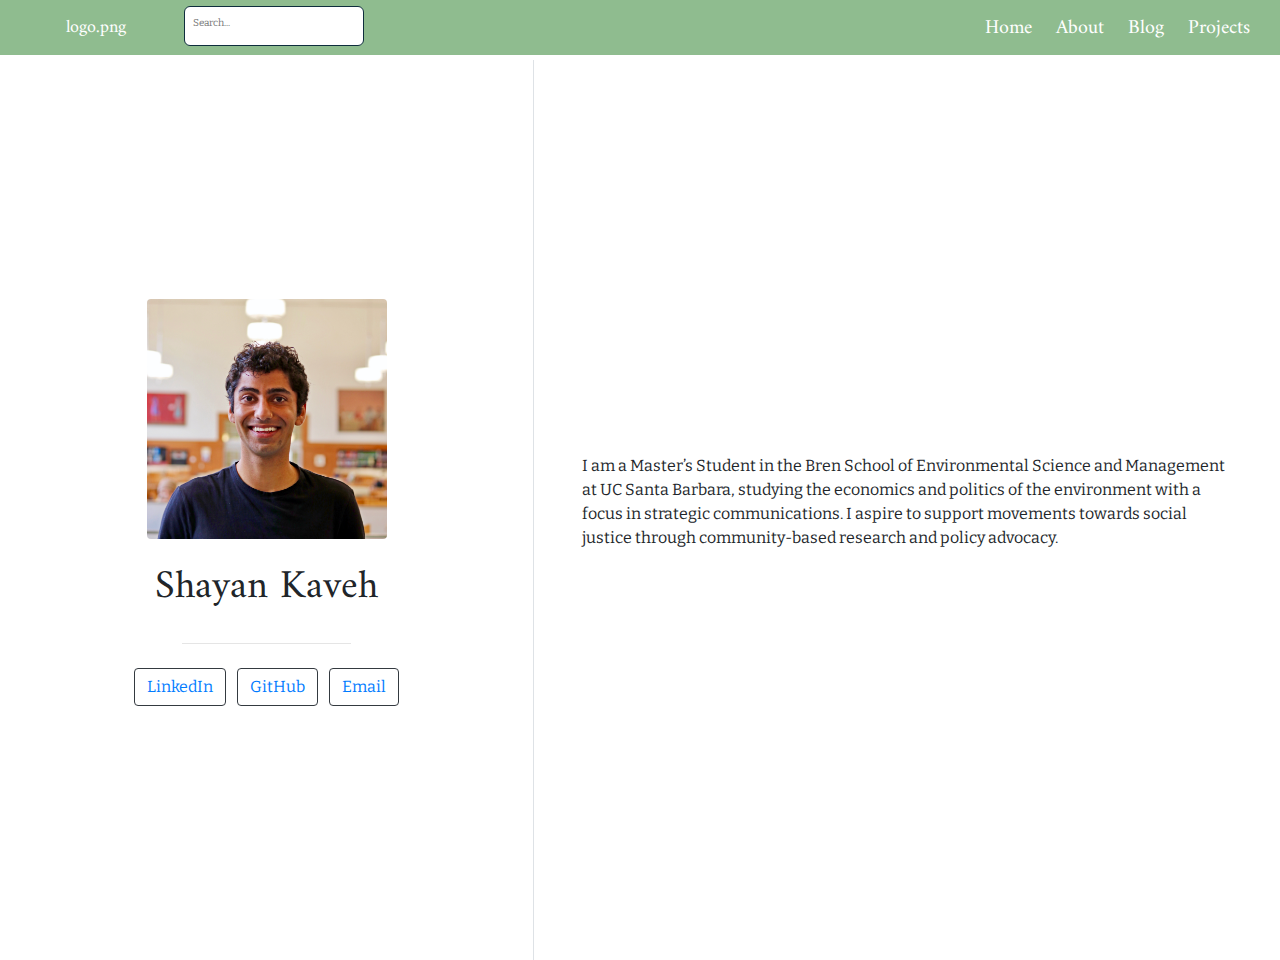
==== docs/index.html @ 0687df48 "Initial commit" ====
<!doctype html>
<html lang="en">
  <head>
    <!-- Required meta tags -->
    <meta charset="utf-8">
    <meta name="viewport" content="width=device-width, initial-scale=1, shrink-to-fit=no">

    <!-- Bootstrap CSS -->
    <link rel="stylesheet" href="https://stackpath.bootstrapcdn.com/bootstrap/4.5.0/css/bootstrap.min.css">

    <link href="https://fonts.googleapis.com/css2?family=Roboto+Slab&display=swap" rel="stylesheet">
    <style type="text/css">body {font-family: 'Roboto Slab', serif;}</style>

    <title>Shayan Kaveh</title>

    
          <!--radix_placeholder_navigation_in_header-->
          <meta name="distill:offset" content=""/>

          <script type="application/javascript">

            window.headroom_prevent_pin = false;

            window.document.addEventListener("DOMContentLoaded", function (event) {

              // initialize headroom for banner
              var header = $('header').get(0);
              var headerHeight = header.offsetHeight;
              var headroom = new Headroom(header, {
                tolerance: 5,
                onPin : function() {
                  if (window.headroom_prevent_pin) {
                    window.headroom_prevent_pin = false;
                    headroom.unpin();
                  }
                }
              });
              headroom.init();
              if(window.location.hash)
                headroom.unpin();
              $(header).addClass('headroom--transition');

              // offset scroll location for banner on hash change
              // (see: https://github.com/WickyNilliams/headroom.js/issues/38)
              window.addEventListener("hashchange", function(event) {
                window.scrollTo(0, window.pageYOffset - (headerHeight + 25));
              });

              // responsive menu
              $('.distill-site-header').each(function(i, val) {
                var topnav = $(this);
                var toggle = topnav.find('.nav-toggle');
                toggle.on('click', function() {
                  topnav.toggleClass('responsive');
                });
              });

              // nav dropdowns
              $('.nav-dropbtn').click(function(e) {
                $(this).next('.nav-dropdown-content').toggleClass('nav-dropdown-active');
                $(this).parent().siblings('.nav-dropdown')
                   .children('.nav-dropdown-content').removeClass('nav-dropdown-active');
              });
              $("body").click(function(e){
                $('.nav-dropdown-content').removeClass('nav-dropdown-active');
              });
              $(".nav-dropdown").click(function(e){
                e.stopPropagation();
              });
            });
          </script>

          <style type="text/css">

          /* Theme (user-documented overrideables for nav appearance) */

          .distill-site-nav {
            color: rgba(255, 255, 255, 0.8);
            background-color: #0F2E3D;
            font-size: 15px;
            font-weight: 300;
          }

          .distill-site-nav a {
            color: inherit;
            text-decoration: none;
          }

          .distill-site-nav a:hover {
            color: white;
          }

          @media print {
            .distill-site-nav {
              display: none;
            }
          }

          .distill-site-header {

          }

          .distill-site-footer {

          }


          /* Site Header */

          .distill-site-header {
            width: 100%;
            box-sizing: border-box;
            z-index: 3;
          }

          .distill-site-header .nav-left {
            display: inline-block;
            margin-left: 8px;
          }

          @media screen and (max-width: 768px) {
            .distill-site-header .nav-left {
              margin-left: 0;
            }
          }


          .distill-site-header .nav-right {
            float: right;
            margin-right: 8px;
          }

          .distill-site-header a,
          .distill-site-header .title {
            display: inline-block;
            text-align: center;
            padding: 14px 10px 14px 10px;
          }

          .distill-site-header .title {
            font-size: 18px;
            min-width: 150px;
          }

          .distill-site-header .logo {
            padding: 0;
          }

          .distill-site-header .logo img {
            display: none;
            max-height: 20px;
            width: auto;
            margin-bottom: -4px;
          }

          .distill-site-header .nav-image img {
            max-height: 18px;
            width: auto;
            display: inline-block;
            margin-bottom: -3px;
          }



          @media screen and (min-width: 1000px) {
            .distill-site-header .logo img {
              display: inline-block;
            }
            .distill-site-header .nav-left {
              margin-left: 20px;
            }
            .distill-site-header .nav-right {
              margin-right: 20px;
            }
            .distill-site-header .title {
              padding-left: 12px;
            }
          }


          .distill-site-header .nav-toggle {
            display: none;
          }

          .nav-dropdown {
            display: inline-block;
            position: relative;
          }

          .nav-dropdown .nav-dropbtn {
            border: none;
            outline: none;
            color: rgba(255, 255, 255, 0.8);
            padding: 16px 10px;
            background-color: transparent;
            font-family: inherit;
            font-size: inherit;
            font-weight: inherit;
            margin: 0;
            margin-top: 1px;
            z-index: 2;
          }

          .nav-dropdown-content {
            display: none;
            position: absolute;
            background-color: white;
            min-width: 200px;
            border: 1px solid rgba(0,0,0,0.15);
            border-radius: 4px;
            box-shadow: 0px 8px 16px 0px rgba(0,0,0,0.1);
            z-index: 1;
            margin-top: 2px;
            white-space: nowrap;
            padding-top: 4px;
            padding-bottom: 4px;
          }

          .nav-dropdown-content hr {
            margin-top: 4px;
            margin-bottom: 4px;
            border: none;
            border-bottom: 1px solid rgba(0, 0, 0, 0.1);
          }

          .nav-dropdown-active {
            display: block;
          }

          .nav-dropdown-content a, .nav-dropdown-content .nav-dropdown-header {
            color: black;
            padding: 6px 24px;
            text-decoration: none;
            display: block;
            text-align: left;
          }

          .nav-dropdown-content .nav-dropdown-header {
            display: block;
            padding: 5px 24px;
            padding-bottom: 0;
            text-transform: uppercase;
            font-size: 14px;
            color: #999999;
            white-space: nowrap;
          }

          .nav-dropdown:hover .nav-dropbtn {
            color: white;
          }

          .nav-dropdown-content a:hover {
            background-color: #ddd;
            color: black;
          }

          .nav-right .nav-dropdown-content {
            margin-left: -45%;
            right: 0;
          }

          @media screen and (max-width: 768px) {
            .distill-site-header a, .distill-site-header .nav-dropdown  {display: none;}
            .distill-site-header a.nav-toggle {
              float: right;
              display: block;
            }
            .distill-site-header .title {
              margin-left: 0;
            }
            .distill-site-header .nav-right {
              margin-right: 0;
            }
            .distill-site-header {
              overflow: hidden;
            }
            .nav-right .nav-dropdown-content {
              margin-left: 0;
            }
          }


          @media screen and (max-width: 768px) {
            .distill-site-header.responsive {position: relative; min-height: 500px; }
            .distill-site-header.responsive a.nav-toggle {
              position: absolute;
              right: 0;
              top: 0;
            }
            .distill-site-header.responsive a,
            .distill-site-header.responsive .nav-dropdown {
              display: block;
              text-align: left;
            }
            .distill-site-header.responsive .nav-left,
            .distill-site-header.responsive .nav-right {
              width: 100%;
            }
            .distill-site-header.responsive .nav-dropdown {float: none;}
            .distill-site-header.responsive .nav-dropdown-content {position: relative;}
            .distill-site-header.responsive .nav-dropdown .nav-dropbtn {
              display: block;
              width: 100%;
              text-align: left;
            }
          }

          /* Site Footer */

          .distill-site-footer {
            width: 100%;
            overflow: hidden;
            box-sizing: border-box;
            z-index: 3;
            margin-top: 30px;
            padding-top: 30px;
            padding-bottom: 30px;
            text-align: center;
          }

          /* Headroom */

          d-title {
            padding-top: 6rem;
          }

          @media print {
            d-title {
              padding-top: 4rem;
            }
          }

          .headroom {
            z-index: 1000;
            position: fixed;
            top: 0;
            left: 0;
            right: 0;
          }

          .headroom--transition {
            transition: all .4s ease-in-out;
          }

          .headroom--unpinned {
            top: -100px;
          }

          .headroom--pinned {
            top: 0;
          }

          /* adjust viewport for navbar height */
          /* helps vertically center bootstrap (non-distill) content */
          .min-vh-100 {
            min-height: calc(100vh - 100px) !important;
          }

          </style>

          <script src="site_libs/jquery-3.6.0/jquery-3.6.0.min.js"></script>
          <link href="site_libs/font-awesome-5.1.0/css/all.css" rel="stylesheet"/>
          <link href="site_libs/font-awesome-5.1.0/css/v4-shims.css" rel="stylesheet"/>
          <script src="site_libs/headroom-0.9.4/headroom.min.js"></script>
          <script src="site_libs/autocomplete-0.37.1/autocomplete.min.js"></script>
          <script src="site_libs/fuse-6.4.1/fuse.min.js"></script>

          <script type="application/javascript">

          function getMeta(metaName) {
            var metas = document.getElementsByTagName('meta');
            for (let i = 0; i < metas.length; i++) {
              if (metas[i].getAttribute('name') === metaName) {
                return metas[i].getAttribute('content');
              }
            }
            return '';
          }

          function offsetURL(url) {
            var offset = getMeta('distill:offset');
            return offset ? offset + '/' + url : url;
          }

          function createFuseIndex() {

            // create fuse index
            var options = {
              keys: [
                { name: 'title', weight: 20 },
                { name: 'categories', weight: 15 },
                { name: 'description', weight: 10 },
                { name: 'contents', weight: 5 },
              ],
              ignoreLocation: true,
              threshold: 0
            };
            var fuse = new window.Fuse([], options);

            // fetch the main search.json
            return fetch(offsetURL('search.json'))
              .then(function(response) {
                if (response.status == 200) {
                  return response.json().then(function(json) {
                    // index main articles
                    json.articles.forEach(function(article) {
                      fuse.add(article);
                    });
                    // download collections and index their articles
                    return Promise.all(json.collections.map(function(collection) {
                      return fetch(offsetURL(collection)).then(function(response) {
                        if (response.status === 200) {
                          return response.json().then(function(articles) {
                            articles.forEach(function(article) {
                              fuse.add(article);
                            });
                          })
                        } else {
                          return Promise.reject(
                            new Error('Unexpected status from search index request: ' +
                                      response.status)
                          );
                        }
                      });
                    })).then(function() {
                      return fuse;
                    });
                  });

                } else {
                  return Promise.reject(
                    new Error('Unexpected status from search index request: ' +
                                response.status)
                  );
                }
              });
          }

          window.document.addEventListener("DOMContentLoaded", function (event) {

            // get search element (bail if we don't have one)
            var searchEl = window.document.getElementById('distill-search');
            if (!searchEl)
              return;

            createFuseIndex()
              .then(function(fuse) {

                // make search box visible
                searchEl.classList.remove('hidden');

                // initialize autocomplete
                var options = {
                  autoselect: true,
                  hint: false,
                  minLength: 2,
                };
                window.autocomplete(searchEl, options, [{
                  source: function(query, callback) {
                    const searchOptions = {
                      isCaseSensitive: false,
                      shouldSort: true,
                      minMatchCharLength: 2,
                      limit: 10,
                    };
                    var results = fuse.search(query, searchOptions);
                    callback(results
                      .map(function(result) { return result.item; })
                    );
                  },
                  templates: {
                    suggestion: function(suggestion) {
                      var img = suggestion.preview && Object.keys(suggestion.preview).length > 0
                        ? `<img src="${offsetURL(suggestion.preview)}"</img>`
                        : '';
                      var html = `
                        <div class="search-item">
                          <h3>${suggestion.title}</h3>
                          <div class="search-item-description">
                            ${suggestion.description || ''}
                          </div>
                          <div class="search-item-preview">
                            ${img}
                          </div>
                        </div>
                      `;
                      return html;
                    }
                  }
                }]).on('autocomplete:selected', function(event, suggestion) {
                  window.location.href = offsetURL(suggestion.path);
                });
                // remove inline display style on autocompleter (we want to
                // manage responsive display via css)
                $('.algolia-autocomplete').css("display", "");
              })
              .catch(function(error) {
                console.log(error);
              });

          });

          </script>

          <style type="text/css">

          .nav-search {
            font-size: x-small;
          }

          /* Algolioa Autocomplete */

          .algolia-autocomplete {
            display: inline-block;
            margin-left: 10px;
            vertical-align: sub;
            background-color: white;
            color: black;
            padding: 6px;
            padding-top: 8px;
            padding-bottom: 0;
            border-radius: 6px;
            border: 1px #0F2E3D solid;
            width: 180px;
          }


          @media screen and (max-width: 768px) {
            .distill-site-nav .algolia-autocomplete {
              display: none;
              visibility: hidden;
            }
            .distill-site-nav.responsive .algolia-autocomplete {
              display: inline-block;
              visibility: visible;
            }
            .distill-site-nav.responsive .algolia-autocomplete .aa-dropdown-menu {
              margin-left: 0;
              width: 400px;
              max-height: 400px;
            }
          }

          .algolia-autocomplete .aa-input, .algolia-autocomplete .aa-hint {
            width: 90%;
            outline: none;
            border: none;
          }

          .algolia-autocomplete .aa-hint {
            color: #999;
          }
          .algolia-autocomplete .aa-dropdown-menu {
            width: 550px;
            max-height: 70vh;
            overflow-x: visible;
            overflow-y: scroll;
            padding: 5px;
            margin-top: 3px;
            margin-left: -150px;
            background-color: #fff;
            border-radius: 5px;
            border: 1px solid #999;
            border-top: none;
          }

          .algolia-autocomplete .aa-dropdown-menu .aa-suggestion {
            cursor: pointer;
            padding: 5px 4px;
            border-bottom: 1px solid #eee;
          }

          .algolia-autocomplete .aa-dropdown-menu .aa-suggestion:last-of-type {
            border-bottom: none;
            margin-bottom: 2px;
          }

          .algolia-autocomplete .aa-dropdown-menu .aa-suggestion .search-item {
            overflow: hidden;
            font-size: 0.8em;
            line-height: 1.4em;
          }

          .algolia-autocomplete .aa-dropdown-menu .aa-suggestion .search-item h3 {
            font-size: 1rem;
            margin-block-start: 0;
            margin-block-end: 5px;
          }

          .algolia-autocomplete .aa-dropdown-menu .aa-suggestion .search-item-description {
            display: inline-block;
            overflow: hidden;
            height: 2.8em;
            width: 80%;
            margin-right: 4%;
          }

          .algolia-autocomplete .aa-dropdown-menu .aa-suggestion .search-item-preview {
            display: inline-block;
            width: 15%;
          }

          .algolia-autocomplete .aa-dropdown-menu .aa-suggestion .search-item-preview img {
            height: 3em;
            width: auto;
            display: none;
          }

          .algolia-autocomplete .aa-dropdown-menu .aa-suggestion .search-item-preview img[src] {
            display: initial;
          }

          .algolia-autocomplete .aa-dropdown-menu .aa-suggestion.aa-cursor {
            background-color: #eee;
          }
          .algolia-autocomplete .aa-dropdown-menu .aa-suggestion em {
            font-weight: bold;
            font-style: normal;
          }

          </style>


          <!--/radix_placeholder_navigation_in_header-->
          <!--radix_placeholder_site_in_header-->
          <!--/radix_placeholder_site_in_header-->
          
          <style type="text/css">
          body {
            padding-top: 60px;
          }
          </style>
          <style type="text/css">
          /* base variables */

          /* Edit the CSS properties in this file to create a custom
             Distill theme. Only edit values in the right column
             for each row; values shown are the CSS defaults.
             To return any property to the default,
             you may set its value to: unset
             All rows must end with a semi-colon.                      */

          /* Optional: embed custom fonts here with `@import`          */
          /* This must remain at the top of this file.                 */



          html {
            /*-- Main font sizes --*/
            --title-size:      50px;
            --body-size:       1.06rem;
            --code-size:       14px;
            --aside-size:      12px;
            --fig-cap-size:    13px;
            /*-- Main font colors --*/
            --title-color:     #000000;
            --header-color:    rgba(0, 0, 0, 0.8);
            --body-color:      rgba(0, 0, 0, 0.8);
            --aside-color:     rgba(0, 0, 0, 0.6);
            --fig-cap-color:   rgba(0, 0, 0, 0.6);
            /*-- Specify custom fonts ~~~ must be imported above   --*/
            --heading-font:    sans-serif;
            --mono-font:       monospace;
            --body-font:       sans-serif;
            --navbar-font:     sans-serif;  /* websites + blogs only */
          }

          /*-- ARTICLE METADATA --*/
          d-byline {
            --heading-size:    0.6rem;
            --heading-color:   rgba(0, 0, 0, 0.5);
            --body-size:       0.8rem;
            --body-color:      rgba(0, 0, 0, 0.8);
          }

          /*-- ARTICLE TABLE OF CONTENTS --*/
          .d-contents {
            --heading-size:    18px;
            --contents-size:   13px;
          }

          /*-- ARTICLE APPENDIX --*/
          d-appendix {
            --heading-size:    15px;
            --heading-color:   rgba(0, 0, 0, 0.65);
            --text-size:       0.8em;
            --text-color:      rgba(0, 0, 0, 0.5);
          }

          /*-- WEBSITE HEADER + FOOTER --*/
          /* These properties only apply to Distill sites and blogs  */

          .distill-site-header {
            --title-size:       18px;
            --text-color:       rgba(255, 255, 255, 0.8);
            --text-size:        15px;
            --hover-color:      white;
            --bkgd-color:       #0F2E3D;
          }

          .distill-site-footer {
            --text-color:       rgba(255, 255, 255, 0.8);
            --text-size:        15px;
            --hover-color:      white;
            --bkgd-color:       #0F2E3D;
          }

          /*-- Additional custom styles --*/
          /* Add any additional CSS rules below                      */
          </style>
          <style type="text/css">@import url('https://fonts.googleapis.com/css2?family=Amiri');
          @import url('https://fonts.googleapis.com/css2?family=Bitter');
          @import url('https://fonts.googleapis.com/css2?family=DM+Mono');

          html {
            /*-- font rules --*/
            --heading-font: "Amiri", serif;
            --title-font: "Amiri", serif;
            --mono-font: "DM Mono", monospace;
            --body-font: "Bitter", sans-serif;
            --navbar-font: "Amiri", serif;
            /*-- Main font sizes --*/
            --title-size:      18px;
            --body-size:       1.06rem;
            --code-size:       14px;
            --aside-size:      12px;
            --fig-cap-size:    13px;
            /*-- Main font colors --*/
            --title-color:     #0000;
            --header-color:    rgba(0, 0, 0, 0.8);
            --body-color:      rgba(0, 0, 0, 0.8);
            --aside-color:     rgba(0, 0, 0, 0.6);
            --fig-cap-color:   rgba(0, 0, 0, 0.6);
          }

          /*-- ARTICLE METADATA --*/
          d-byline {
            --heading-size:    0.6rem;
            --heading-color:   rgba(0, 0, 0, 0.5);
            --body-size:       0.8rem;
            --body-color:      rgba(0, 0, 0, 0.8);
          }

          d-title h1{
            display: none;
          }

          d-title p{
            font-size: 2.5rem;
            margin-top: 0;
            margin-bottom: 0;
          }

          /*-- ARTICLE TABLE OF CONTENTS --*/
          d-article h1{
            font-size: 2.25rem;
          }

          d-article h2{
            font-size: 1.8rem;
          }

          d-article h3{
            font-size: 1.5rem;
          }

          .d-contents {
            --heading-size:    18px;
            --contents-size:   13px;
          }


          /*-- ARTICLE APPENDIX --*/
          d-appendix {
            --heading-size:    15px;
            --heading-color:   rgba(0, 0, 0, 0.65);
            --text-size:       0.8em;
            --text-color:      rgba(0, 0, 0, 0.5);
          }

          /*-- WEBSITE HEADER + FOOTER --*/
          /* These properties only apply to Distill sites and blogs  */

          .distill-site-header {
            --title-size:       18px;
            --text-color:       white; /*edited*/
            --text-size:        20px;
            --hover-color:      #dd424c; /*edited*/
            --bkgd-color:       darkseagreen; /*edited*/
          }

          .distill-site-footer {
            --text-color:       rgba(255, 255, 255, 0.8);
            --text-size:        1rem;
            --hover-color:      white;
            --bkgd-color:       #0F2E3D;
          }

          /*-- Additional custom styles --*/
          /* Add any additional CSS rules below                      */</style>
          <style type="text/css">
          /* base style */

          /* FONT FAMILIES */

          :root {
            --heading-default: -apple-system, BlinkMacSystemFont, "Segoe UI", Roboto, Oxygen, Ubuntu, Cantarell, "Fira Sans", "Droid Sans", "Helvetica Neue", Arial, sans-serif;
            --mono-default: Consolas, Monaco, 'Andale Mono', 'Ubuntu Mono', monospace;
            --body-default: -apple-system, BlinkMacSystemFont, "Segoe UI", Roboto, Oxygen, Ubuntu, Cantarell, "Fira Sans", "Droid Sans", "Helvetica Neue", Arial, sans-serif;
          }

          body,
          .posts-list .post-preview p,
          .posts-list .description p {
            font-family: var(--body-font), var(--body-default);
          }

          h1, h2, h3, h4, h5, h6,
          .posts-list .post-preview h2,
          .posts-list .description h2 {
            font-family: var(--heading-font), var(--heading-default);
          }

          d-article div.sourceCode code,
          d-article pre code {
            font-family: var(--mono-font), var(--mono-default);
          }


          /*-- TITLE --*/
          d-title h1,
          .posts-list > h1 {
            color: var(--title-color, black);
          }

          d-title h1 {
            font-size: var(--title-size, 50px);
          }

          /*-- HEADERS --*/
          d-article h1,
          d-article h2,
          d-article h3,
          d-article h4,
          d-article h5,
          d-article h6 {
            color: var(--header-color, rgba(0, 0, 0, 0.8));
          }

          /*-- BODY --*/
          d-article > p,  /* only text inside of <p> tags */
          d-article > ul, /* lists */
          d-article > ol {
            color: var(--body-color, rgba(0, 0, 0, 0.8));
            font-size: var(--body-size, 1.06rem);
          }


          /*-- CODE --*/
          d-article div.sourceCode code,
          d-article pre code {
            font-size: var(--code-size, 14px);
          }

          /*-- ASIDE --*/
          d-article aside {
            font-size: var(--aside-size, 12px);
            color: var(--aside-color, rgba(0, 0, 0, 0.6));
          }

          /*-- FIGURE CAPTIONS --*/
          figure .caption,
          figure figcaption,
          .figure .caption {
            font-size: var(--fig-cap-size, 13px);
            color: var(--fig-cap-color, rgba(0, 0, 0, 0.6));
          }

          /*-- METADATA --*/
          d-byline h3 {
            font-size: var(--heading-size, 0.6rem);
            color: var(--heading-color, rgba(0, 0, 0, 0.5));
          }

          d-byline {
            font-size: var(--body-size, 0.8rem);
            color: var(--body-color, rgba(0, 0, 0, 0.8));
          }

          d-byline a,
          d-article d-byline a {
            color: var(--body-color, rgba(0, 0, 0, 0.8));
          }

          /*-- TABLE OF CONTENTS --*/
          .d-contents nav h3 {
            font-size: var(--heading-size, 18px);
          }

          .d-contents nav a {
            font-size: var(--contents-size, 13px);
          }

          /*-- APPENDIX --*/
          d-appendix h3 {
            font-size: var(--heading-size, 15px);
            color: var(--heading-color, rgba(0, 0, 0, 0.65));
          }

          d-appendix {
            font-size: var(--text-size, 0.8em);
            color: var(--text-color, rgba(0, 0, 0, 0.5));
          }

          d-appendix d-footnote-list a.footnote-backlink {
            color: var(--text-color, rgba(0, 0, 0, 0.5));
          }

          /*-- WEBSITE HEADER + FOOTER --*/
          .distill-site-header .title {
            font-size: var(--title-size, 18px);
            font-family: var(--navbar-font), var(--heading-default);
          }

          .distill-site-header a,
          .nav-dropdown .nav-dropbtn {
            font-family: var(--navbar-font), var(--heading-default);
          }

          .nav-dropdown .nav-dropbtn {
            color: var(--text-color, rgba(255, 255, 255, 0.8));
            font-size: var(--text-size, 15px);
          }

          .distill-site-header a:hover,
          .nav-dropdown:hover .nav-dropbtn {
            color: var(--hover-color, white);
          }

          .distill-site-header {
            font-size: var(--text-size, 15px);
            color: var(--text-color, rgba(255, 255, 255, 0.8));
            background-color: var(--bkgd-color, #0F2E3D);
          }

          .distill-site-footer {
            font-size: var(--text-size, 15px);
            color: var(--text-color, rgba(255, 255, 255, 0.8));
            background-color: var(--bkgd-color, #0F2E3D);
          }

          .distill-site-footer a:hover {
            color: var(--hover-color, white);
          }</style>
          <script src="/Library/Frameworks/R.framework/Versions/4.1/Resources/library/rmarkdown/rmd/h/pandoc/header-attrs.js"></script>
    
    
  </head>
  <body>

          <!--radix_placeholder_navigation_before_body-->
          <header class="header header--fixed" role="banner">
          <nav class="distill-site-nav distill-site-header">
          <div class="nav-left">
          <a href="index.html" class="title">logo.png</a>
          <input id="distill-search" class="nav-search hidden" type="text" placeholder="Search..."/>
          </div>
          <div class="nav-right">
          <a href="index.html">Home</a>
          <a href="about.html">About</a>
          <a href="blog.html">Blog</a>
          <a href="projects.html">Projects</a>
          <a href="javascript:void(0);" class="nav-toggle">&#9776;</a>
          </div>
          </nav>
          </header>
          <!--/radix_placeholder_navigation_before_body-->
          <!--radix_placeholder_site_before_body-->
          <!--/radix_placeholder_site_before_body-->
    
    <div class="container-fluid d-none d-lg-block d-xl-block">
      <div class="d-flex row flex-row vh-100">
        <div class="d-flex flex-column col-5 align-items-center text-center align-self-center">
          <div class="mx-auto text-center">
            <div class="p-3">
              <img src="shayan.jpg" style="height:15rem" class="rounded">
            </div>
            <div class="p-2">
              <h1>Shayan Kaveh</h1>
            </div>
            <hr style="width:60%;"/>
            <div class="p-2">
              <div id="icon-list">
                <ul class="list-inline">
                                    <li class="list-inline-item">
                    <a href=>
                      <button type="button" class="btn btn-outline-dark mb-2">
                        <a href = "https://www.linkedin.com/in/shayan-kaveh/" target = "_blank">LinkedIn</a>
                      </button>
                    </a>
                  </li>
                                    <li class="list-inline-item">
                    <a href=>
                      <button type="button" class="btn btn-outline-dark mb-2">
                        <a href = "https://github.com/shayanfromearth" target = "_blank">GitHub</a>
                      </button>
                    </a>
                  </li>
                                    <li class="list-inline-item">
                    <a href=>
                      <button type="button" class="btn btn-outline-dark mb-2">
                        <a href = "mailto:skaveh@bren.ucsb.edu" target = "_blank">Email</a>
                      </button>
                    </a>
                  </li>
                                  </ul>
              </div>
            </div>
          </div>
        </div>
        <div class="d-flex flex-column vh-100 border-left"></div>
        <div class="d-flex flex-column col px-5 align-items-center align-self-center mh-100" style="overflow-y: scroll;">
          <div class="my-5" id="content">
            <p>I am a Master’s Student in the Bren School of Environmental Science and Management at UC Santa Barbara, studying the economics and politics of the environment with a focus in strategic communications. I aspire to support movements towards social justice through community-based research and policy advocacy.</p>
          </div>
        </div>
      </div>
    </div>

    <div class="container-flex min-vh-100 d-block d-lg-none d-xl-none">
      <div class="d-flex flex-row justify-content-center">
        <div class="d-flex flex-col">
          <div class="mx-auto">
            <div class="p-3 mt-3 text-center">
              <img src="shayan.jpg" style="height:15rem" class="rounded">
            </div>
            <div class="p-2 text-center">
              <h1>Shayan Kaveh</h1>
            </div>
            <hr style="width:60%;"/>

            <div class="row justify-content-center align-items-center">
              <div class="col-8 p-1 text-center">
                <div class="list-group">
                                    <a href=>
                    <button type="button" class="list-group-item list-group-item-action my-1 rounded">
                      <a href = "https://www.linkedin.com/in/shayan-kaveh/" target = "_blank">LinkedIn</a>
                    </button>
                  </a>
                                    <a href=>
                    <button type="button" class="list-group-item list-group-item-action my-1 rounded">
                      <a href = "https://github.com/shayanfromearth" target = "_blank">GitHub</a>
                    </button>
                  </a>
                                    <a href=>
                    <button type="button" class="list-group-item list-group-item-action my-1 rounded">
                      <a href = "mailto:skaveh@bren.ucsb.edu" target = "_blank">Email</a>
                    </button>
                  </a>
                                  </div>
              </div>
            </div>
            <div class="p pt-4 px-5">
              <p>I am a Master’s Student in the Bren School of Environmental Science and Management at UC Santa Barbara, studying the economics and politics of the environment with a focus in strategic communications. I aspire to support movements towards social justice through community-based research and policy advocacy.</p>
            </div>
        </div>
      </div>
    </div>

    <!-- Optional JavaScript -->
    <!-- jQuery first, then Popper.js, then Bootstrap JS -->
    <script src="https://code.jquery.com/jquery-3.5.1.slim.min.js" integrity="sha384-DfXdz2htPH0lsSSs5nCTpuj/zy4C+OGpamoFVy38MVBnE+IbbVYUew+OrCXaRkfj" crossorigin="anonymous"></script>
    <script src="https://cdn.jsdelivr.net/npm/popper.js@1.16.0/dist/umd/popper.min.js" integrity="sha384-Q6E9RHvbIyZFJoft+2mJbHaEWldlvI9IOYy5n3zV9zzTtmI3UksdQRVvoxMfooAo" crossorigin="anonymous"></script>
    <script src="https://stackpath.bootstrapcdn.com/bootstrap/4.5.0/js/bootstrap.min.js" integrity="sha384-OgVRvuATP1z7JjHLkuOU7Xw704+h835Lr+6QL9UvYjZE3Ipu6Tp75j7Bh/kR0JKI" crossorigin="anonymous"></script>

      <!--radix_placeholder_site_after_body-->
      <!--/radix_placeholder_site_after_body-->
      <!--radix_placeholder_navigation_after_body-->
      <!--/radix_placeholder_navigation_after_body-->
  
  </body>
</html>
---- docs/site_libs/font-awesome-5.1.0/css/all.css ----
/*!
 * Font Awesome Free 5.1.0 by @fontawesome - https://fontawesome.com
 * License - https://fontawesome.com/license (Icons: CC BY 4.0, Fonts: SIL OFL 1.1, Code: MIT License)
 */
.fa,.fab,.fal,.far,.fas{-moz-osx-font-smoothing:grayscale;-webkit-font-smoothing:antialiased;display:inline-block;font-style:normal;font-variant:normal;text-rendering:auto;line-height:1}.fa-lg{font-size:1.33333em;line-height:.75em;vertical-align:-.0667em}.fa-xs{font-size:.75em}.fa-sm{font-size:.875em}.fa-1x{font-size:1em}.fa-2x{font-size:2em}.fa-3x{font-size:3em}.fa-4x{font-size:4em}.fa-5x{font-size:5em}.fa-6x{font-size:6em}.fa-7x{font-size:7em}.fa-8x{font-size:8em}.fa-9x{font-size:9em}.fa-10x{font-size:10em}.fa-fw{text-align:center;width:1.25em}.fa-ul{list-style-type:none;margin-left:2.5em;padding-left:0}.fa-ul>li{position:relative}.fa-li{left:-2em;position:absolute;text-align:center;width:2em;line-height:inherit}.fa-border{border:.08em solid #eee;border-radius:.1em;padding:.2em .25em .15em}.fa-pull-left{float:left}.fa-pull-right{float:right}.fa.fa-pull-left,.fab.fa-pull-left,.fal.fa-pull-left,.far.fa-pull-left,.fas.fa-pull-left{margin-right:.3em}.fa.fa-pull-right,.fab.fa-pull-right,.fal.fa-pull-right,.far.fa-pull-right,.fas.fa-pull-right{margin-left:.3em}.fa-spin{animation:a 2s infinite linear}.fa-pulse{animation:a 1s infinite steps(8)}@keyframes a{0%{transform:rotate(0deg)}to{transform:rotate(1turn)}}.fa-rotate-90{-ms-filter:"progid:DXImageTransform.Microsoft.BasicImage(rotation=1)";transform:rotate(90deg)}.fa-rotate-180{-ms-filter:"progid:DXImageTransform.Microsoft.BasicImage(rotation=2)";transform:rotate(180deg)}.fa-rotate-270{-ms-filter:"progid:DXImageTransform.Microsoft.BasicImage(rotation=3)";transform:rotate(270deg)}.fa-flip-horizontal{-ms-filter:"progid:DXImageTransform.Microsoft.BasicImage(rotation=0, mirror=1)";transform:scaleX(-1)}.fa-flip-vertical{transform:scaleY(-1)}.fa-flip-horizontal.fa-flip-vertical,.fa-flip-vertical{-ms-filter:"progid:DXImageTransform.Microsoft.BasicImage(rotation=2, mirror=1)"}.fa-flip-horizontal.fa-flip-vertical{transform:scale(-1)}:root .fa-flip-horizontal,:root .fa-flip-vertical,:root .fa-rotate-90,:root .fa-rotate-180,:root .fa-rotate-270{-webkit-filter:none;filter:none}.fa-stack{display:inline-block;height:2em;line-height:2em;position:relative;vertical-align:middle;width:2em}.fa-stack-1x,.fa-stack-2x{left:0;position:absolute;text-align:center;width:100%}.fa-stack-1x{line-height:inherit}.fa-stack-2x{font-size:2em}.fa-inverse{color:#fff}.fa-500px:before{content:"\f26e"}.fa-accessible-icon:before{content:"\f368"}.fa-accusoft:before{content:"\f369"}.fa-address-book:before{content:"\f2b9"}.fa-address-card:before{content:"\f2bb"}.fa-adjust:before{content:"\f042"}.fa-adn:before{content:"\f170"}.fa-adversal:before{content:"\f36a"}.fa-affiliatetheme:before{content:"\f36b"}.fa-algolia:before{content:"\f36c"}.fa-align-center:before{content:"\f037"}.fa-align-justify:before{content:"\f039"}.fa-align-left:before{content:"\f036"}.fa-align-right:before{content:"\f038"}.fa-allergies:before{content:"\f461"}.fa-amazon:before{content:"\f270"}.fa-amazon-pay:before{content:"\f42c"}.fa-ambulance:before{content:"\f0f9"}.fa-american-sign-language-interpreting:before{content:"\f2a3"}.fa-amilia:before{content:"\f36d"}.fa-anchor:before{content:"\f13d"}.fa-android:before{content:"\f17b"}.fa-angellist:before{content:"\f209"}.fa-angle-double-down:before{content:"\f103"}.fa-angle-double-left:before{content:"\f100"}.fa-angle-double-right:before{content:"\f101"}.fa-angle-double-up:before{content:"\f102"}.fa-angle-down:before{content:"\f107"}.fa-angle-left:before{content:"\f104"}.fa-angle-right:before{content:"\f105"}.fa-angle-up:before{content:"\f106"}.fa-angry:before{content:"\f556"}.fa-angrycreative:before{content:"\f36e"}.fa-angular:before{content:"\f420"}.fa-app-store:before{content:"\f36f"}.fa-app-store-ios:before{content:"\f370"}.fa-apper:before{content:"\f371"}.fa-apple:before{content:"\f179"}.fa-apple-pay:before{content:"\f415"}.fa-archive:before{content:"\f187"}.fa-archway:before{content:"\f557"}.fa-arrow-alt-circle-down:before{content:"\f358"}.fa-arrow-alt-circle-left:before{content:"\f359"}.fa-arrow-alt-circle-right:before{content:"\f35a"}.fa-arrow-alt-circle-up:before{content:"\f35b"}.fa-arrow-circle-down:before{content:"\f0ab"}.fa-arrow-circle-left:before{content:"\f0a8"}.fa-arrow-circle-right:before{content:"\f0a9"}.fa-arrow-circle-up:before{content:"\f0aa"}.fa-arrow-down:before{content:"\f063"}.fa-arrow-left:before{content:"\f060"}.fa-arrow-right:before{content:"\f061"}.fa-arrow-up:before{content:"\f062"}.fa-arrows-alt:before{content:"\f0b2"}.fa-arrows-alt-h:before{content:"\f337"}.fa-arrows-alt-v:before{content:"\f338"}.fa-assistive-listening-systems:before{content:"\f2a2"}.fa-asterisk:before{content:"\f069"}.fa-asymmetrik:before{content:"\f372"}.fa-at:before{content:"\f1fa"}.fa-atlas:before{content:"\f558"}.fa-audible:before{content:"\f373"}.fa-audio-description:before{content:"\f29e"}.fa-autoprefixer:before{content:"\f41c"}.fa-avianex:before{content:"\f374"}.fa-aviato:before{content:"\f421"}.fa-award:before{content:"\f559"}.fa-aws:before{content:"\f375"}.fa-backspace:before{content:"\f55a"}.fa-backward:before{content:"\f04a"}.fa-balance-scale:before{content:"\f24e"}.fa-ban:before{content:"\f05e"}.fa-band-aid:before{content:"\f462"}.fa-bandcamp:before{content:"\f2d5"}.fa-barcode:before{content:"\f02a"}.fa-bars:before{content:"\f0c9"}.fa-baseball-ball:before{content:"\f433"}.fa-basketball-ball:before{content:"\f434"}.fa-bath:before{content:"\f2cd"}.fa-battery-empty:before{content:"\f244"}.fa-battery-full:before{content:"\f240"}.fa-battery-half:before{content:"\f242"}.fa-battery-quarter:before{content:"\f243"}.fa-battery-three-quarters:before{content:"\f241"}.fa-bed:before{content:"\f236"}.fa-beer:before{content:"\f0fc"}.fa-behance:before{content:"\f1b4"}.fa-behance-square:before{content:"\f1b5"}.fa-bell:before{content:"\f0f3"}.fa-bell-slash:before{content:"\f1f6"}.fa-bezier-curve:before{content:"\f55b"}.fa-bicycle:before{content:"\f206"}.fa-bimobject:before{content:"\f378"}.fa-binoculars:before{content:"\f1e5"}.fa-birthday-cake:before{content:"\f1fd"}.fa-bitbucket:before{content:"\f171"}.fa-bitcoin:before{content:"\f379"}.fa-bity:before{content:"\f37a"}.fa-black-tie:before{content:"\f27e"}.fa-blackberry:before{content:"\f37b"}.fa-blender:before{content:"\f517"}.fa-blind:before{content:"\f29d"}.fa-blogger:before{content:"\f37c"}.fa-blogger-b:before{content:"\f37d"}.fa-bluetooth:before{content:"\f293"}.fa-bluetooth-b:before{content:"\f294"}.fa-bold:before{content:"\f032"}.fa-bolt:before{content:"\f0e7"}.fa-bomb:before{content:"\f1e2"}.fa-bong:before{content:"\f55c"}.fa-book:before{content:"\f02d"}.fa-book-open:before{content:"\f518"}.fa-bookmark:before{content:"\f02e"}.fa-bowling-ball:before{content:"\f436"}.fa-box:before{content:"\f466"}.fa-box-open:before{content:"\f49e"}.fa-boxes:before{content:"\f468"}.fa-braille:before{content:"\f2a1"}.fa-briefcase:before{content:"\f0b1"}.fa-briefcase-medical:before{content:"\f469"}.fa-broadcast-tower:before{content:"\f519"}.fa-broom:before{content:"\f51a"}.fa-brush:before{content:"\f55d"}.fa-btc:before{content:"\f15a"}.fa-bug:before{content:"\f188"}.fa-building:before{content:"\f1ad"}.fa-bullhorn:before{content:"\f0a1"}.fa-bullseye:before{content:"\f140"}.fa-burn:before{content:"\f46a"}.fa-buromobelexperte:before{content:"\f37f"}.fa-bus:before{content:"\f207"}.fa-bus-alt:before{content:"\f55e"}.fa-buysellads:before{content:"\f20d"}.fa-calculator:before{content:"\f1ec"}.fa-calendar:before{content:"\f133"}.fa-calendar-alt:before{content:"\f073"}.fa-calendar-check:before{content:"\f274"}.fa-calendar-minus:before{content:"\f272"}.fa-calendar-plus:before{content:"\f271"}.fa-calendar-times:before{content:"\f273"}.fa-camera:before{content:"\f030"}.fa-camera-retro:before{content:"\f083"}.fa-cannabis:before{content:"\f55f"}.fa-capsules:before{content:"\f46b"}.fa-car:before{content:"\f1b9"}.fa-caret-down:before{content:"\f0d7"}.fa-caret-left:before{content:"\f0d9"}.fa-caret-right:before{content:"\f0da"}.fa-caret-square-down:before{content:"\f150"}.fa-caret-square-left:before{content:"\f191"}.fa-caret-square-right:before{content:"\f152"}.fa-caret-square-up:before{content:"\f151"}.fa-caret-up:before{content:"\f0d8"}.fa-cart-arrow-down:before{content:"\f218"}.fa-cart-plus:before{content:"\f217"}.fa-cc-amazon-pay:before{content:"\f42d"}.fa-cc-amex:before{content:"\f1f3"}.fa-cc-apple-pay:before{content:"\f416"}.fa-cc-diners-club:before{content:"\f24c"}.fa-cc-discover:before{content:"\f1f2"}.fa-cc-jcb:before{content:"\f24b"}.fa-cc-mastercard:before{content:"\f1f1"}.fa-cc-paypal:before{content:"\f1f4"}.fa-cc-stripe:before{content:"\f1f5"}.fa-cc-visa:before{content:"\f1f0"}.fa-centercode:before{content:"\f380"}.fa-certificate:before{content:"\f0a3"}.fa-chalkboard:before{content:"\f51b"}.fa-chalkboard-teacher:before{content:"\f51c"}.fa-chart-area:before{content:"\f1fe"}.fa-chart-bar:before{content:"\f080"}.fa-chart-line:before{content:"\f201"}.fa-chart-pie:before{content:"\f200"}.fa-check:before{content:"\f00c"}.fa-check-circle:before{content:"\f058"}.fa-check-double:before{content:"\f560"}.fa-check-square:before{content:"\f14a"}.fa-chess:before{content:"\f439"}.fa-chess-bishop:before{content:"\f43a"}.fa-chess-board:before{content:"\f43c"}.fa-chess-king:before{content:"\f43f"}.fa-chess-knight:before{content:"\f441"}.fa-chess-pawn:before{content:"\f443"}.fa-chess-queen:before{content:"\f445"}.fa-chess-rook:before{content:"\f447"}.fa-chevron-circle-down:before{content:"\f13a"}.fa-chevron-circle-left:before{content:"\f137"}.fa-chevron-circle-right:before{content:"\f138"}.fa-chevron-circle-up:before{content:"\f139"}.fa-chevron-down:before{content:"\f078"}.fa-chevron-left:before{content:"\f053"}.fa-chevron-right:before{content:"\f054"}.fa-chevron-up:before{content:"\f077"}.fa-child:before{content:"\f1ae"}.fa-chrome:before{content:"\f268"}.fa-church:before{content:"\f51d"}.fa-circle:before{content:"\f111"}.fa-circle-notch:before{content:"\f1ce"}.fa-clipboard:before{content:"\f328"}.fa-clipboard-check:before{content:"\f46c"}.fa-clipboard-list:before{content:"\f46d"}.fa-clock:before{content:"\f017"}.fa-clone:before{content:"\f24d"}.fa-closed-captioning:before{content:"\f20a"}.fa-cloud:before{content:"\f0c2"}.fa-cloud-download-alt:before{content:"\f381"}.fa-cloud-upload-alt:before{content:"\f382"}.fa-cloudscale:before{content:"\f383"}.fa-cloudsmith:before{content:"\f384"}.fa-cloudversify:before{content:"\f385"}.fa-cocktail:before{content:"\f561"}.fa-code:before{content:"\f121"}.fa-code-branch:before{content:"\f126"}.fa-codepen:before{content:"\f1cb"}.fa-codiepie:before{content:"\f284"}.fa-coffee:before{content:"\f0f4"}.fa-cog:before{content:"\f013"}.fa-cogs:before{content:"\f085"}.fa-coins:before{content:"\f51e"}.fa-columns:before{content:"\f0db"}.fa-comment:before{content:"\f075"}.fa-comment-alt:before{content:"\f27a"}.fa-comment-dots:before{content:"\f4ad"}.fa-comment-slash:before{content:"\f4b3"}.fa-comments:before{content:"\f086"}.fa-compact-disc:before{content:"\f51f"}.fa-compass:before{content:"\f14e"}.fa-compress:before{content:"\f066"}.fa-concierge-bell:before{content:"\f562"}.fa-connectdevelop:before{content:"\f20e"}.fa-contao:before{content:"\f26d"}.fa-cookie:before{content:"\f563"}.fa-cookie-bite:before{content:"\f564"}.fa-copy:before{content:"\f0c5"}.fa-copyright:before{content:"\f1f9"}.fa-couch:before{content:"\f4b8"}.fa-cpanel:before{content:"\f388"}.fa-creative-commons:before{content:"\f25e"}.fa-creative-commons-by:before{content:"\f4e7"}.fa-creative-commons-nc:before{content:"\f4e8"}.fa-creative-commons-nc-eu:before{content:"\f4e9"}.fa-creative-commons-nc-jp:before{content:"\f4ea"}.fa-creative-commons-nd:before{content:"\f4eb"}.fa-creative-commons-pd:before{content:"\f4ec"}.fa-creative-commons-pd-alt:before{content:"\f4ed"}.fa-creative-commons-remix:before{content:"\f4ee"}.fa-creative-commons-sa:before{content:"\f4ef"}.fa-creative-commons-sampling:before{content:"\f4f0"}.fa-creative-commons-sampling-plus:before{content:"\f4f1"}.fa-creative-commons-share:before{content:"\f4f2"}.fa-credit-card:before{content:"\f09d"}.fa-crop:before{content:"\f125"}.fa-crop-alt:before{content:"\f565"}.fa-crosshairs:before{content:"\f05b"}.fa-crow:before{content:"\f520"}.fa-crown:before{content:"\f521"}.fa-css3:before{content:"\f13c"}.fa-css3-alt:before{content:"\f38b"}.fa-cube:before{content:"\f1b2"}.fa-cubes:before{content:"\f1b3"}.fa-cut:before{content:"\f0c4"}.fa-cuttlefish:before{content:"\f38c"}.fa-d-and-d:before{content:"\f38d"}.fa-dashcube:before{content:"\f210"}.fa-database:before{content:"\f1c0"}.fa-deaf:before{content:"\f2a4"}.fa-delicious:before{content:"\f1a5"}.fa-deploydog:before{content:"\f38e"}.fa-deskpro:before{content:"\f38f"}.fa-desktop:before{content:"\f108"}.fa-deviantart:before{content:"\f1bd"}.fa-diagnoses:before{content:"\f470"}.fa-dice:before{content:"\f522"}.fa-dice-five:before{content:"\f523"}.fa-dice-four:before{content:"\f524"}.fa-dice-one:before{content:"\f525"}.fa-dice-six:before{content:"\f526"}.fa-dice-three:before{content:"\f527"}.fa-dice-two:before{content:"\f528"}.fa-digg:before{content:"\f1a6"}.fa-digital-ocean:before{content:"\f391"}.fa-digital-tachograph:before{content:"\f566"}.fa-discord:before{content:"\f392"}.fa-discourse:before{content:"\f393"}.fa-divide:before{content:"\f529"}.fa-dizzy:before{content:"\f567"}.fa-dna:before{content:"\f471"}.fa-dochub:before{content:"\f394"}.fa-docker:before{content:"\f395"}.fa-dollar-sign:before{content:"\f155"}.fa-dolly:before{content:"\f472"}.fa-dolly-flatbed:before{content:"\f474"}.fa-donate:before{content:"\f4b9"}.fa-door-closed:before{content:"\f52a"}.fa-door-open:before{content:"\f52b"}.fa-dot-circle:before{content:"\f192"}.fa-dove:before{content:"\f4ba"}.fa-download:before{content:"\f019"}.fa-draft2digital:before{content:"\f396"}.fa-drafting-compass:before{content:"\f568"}.fa-dribbble:before{content:"\f17d"}.fa-dribbble-square:before{content:"\f397"}.fa-dropbox:before{content:"\f16b"}.fa-drum:before{content:"\f569"}.fa-drum-steelpan:before{content:"\f56a"}.fa-drupal:before{content:"\f1a9"}.fa-dumbbell:before{content:"\f44b"}.fa-dyalog:before{content:"\f399"}.fa-earlybirds:before{content:"\f39a"}.fa-ebay:before{content:"\f4f4"}.fa-edge:before{content:"\f282"}.fa-edit:before{content:"\f044"}.fa-eject:before{content:"\f052"}.fa-elementor:before{content:"\f430"}.fa-ellipsis-h:before{content:"\f141"}.fa-ellipsis-v:before{content:"\f142"}.fa-ember:before{content:"\f423"}.fa-empire:before{content:"\f1d1"}.fa-envelope:before{content:"\f0e0"}.fa-envelope-open:before{content:"\f2b6"}.fa-envelope-square:before{content:"\f199"}.fa-envira:before{content:"\f299"}.fa-equals:before{content:"\f52c"}.fa-eraser:before{content:"\f12d"}.fa-erlang:before{content:"\f39d"}.fa-ethereum:before{content:"\f42e"}.fa-etsy:before{content:"\f2d7"}.fa-euro-sign:before{content:"\f153"}.fa-exchange-alt:before{content:"\f362"}.fa-exclamation:before{content:"\f12a"}.fa-exclamation-circle:before{content:"\f06a"}.fa-exclamation-triangle:before{content:"\f071"}.fa-expand:before{content:"\f065"}.fa-expand-arrows-alt:before{content:"\f31e"}.fa-expeditedssl:before{content:"\f23e"}.fa-external-link-alt:before{content:"\f35d"}.fa-external-link-square-alt:before{content:"\f360"}.fa-eye:before{content:"\f06e"}.fa-eye-dropper:before{content:"\f1fb"}.fa-eye-slash:before{content:"\f070"}.fa-facebook:before{content:"\f09a"}.fa-facebook-f:before{content:"\f39e"}.fa-facebook-messenger:before{content:"\f39f"}.fa-facebook-square:before{content:"\f082"}.fa-fast-backward:before{content:"\f049"}.fa-fast-forward:before{content:"\f050"}.fa-fax:before{content:"\f1ac"}.fa-feather:before{content:"\f52d"}.fa-feather-alt:before{content:"\f56b"}.fa-female:before{content:"\f182"}.fa-fighter-jet:before{content:"\f0fb"}.fa-file:before{content:"\f15b"}.fa-file-alt:before{content:"\f15c"}.fa-file-archive:before{content:"\f1c6"}.fa-file-audio:before{content:"\f1c7"}.fa-file-code:before{content:"\f1c9"}.fa-file-contract:before{content:"\f56c"}.fa-file-download:before{content:"\f56d"}.fa-file-excel:before{content:"\f1c3"}.fa-file-export:before{content:"\f56e"}.fa-file-image:before{content:"\f1c5"}.fa-file-import:before{content:"\f56f"}.fa-file-invoice:before{content:"\f570"}.fa-file-invoice-dollar:before{content:"\f571"}.fa-file-medical:before{content:"\f477"}.fa-file-medical-alt:before{content:"\f478"}.fa-file-pdf:before{content:"\f1c1"}.fa-file-powerpoint:before{content:"\f1c4"}.fa-file-prescription:before{content:"\f572"}.fa-file-signature:before{content:"\f573"}.fa-file-upload:before{content:"\f574"}.fa-file-video:before{content:"\f1c8"}.fa-file-word:before{content:"\f1c2"}.fa-fill:before{content:"\f575"}.fa-fill-drip:before{content:"\f576"}.fa-film:before{content:"\f008"}.fa-filter:before{content:"\f0b0"}.fa-fingerprint:before{content:"\f577"}.fa-fire:before{content:"\f06d"}.fa-fire-extinguisher:before{content:"\f134"}.fa-firefox:before{content:"\f269"}.fa-first-aid:before{content:"\f479"}.fa-first-order:before{content:"\f2b0"}.fa-first-order-alt:before{content:"\f50a"}.fa-firstdraft:before{content:"\f3a1"}.fa-fish:before{content:"\f578"}.fa-flag:before{content:"\f024"}.fa-flag-checkered:before{content:"\f11e"}.fa-flask:before{content:"\f0c3"}.fa-flickr:before{content:"\f16e"}.fa-flipboard:before{content:"\f44d"}.fa-flushed:before{content:"\f579"}.fa-fly:before{content:"\f417"}.fa-folder:before{content:"\f07b"}.fa-folder-open:before{content:"\f07c"}.fa-font:before{content:"\f031"}.fa-font-awesome:before{content:"\f2b4"}.fa-font-awesome-alt:before{content:"\f35c"}.fa-font-awesome-flag:before{content:"\f425"}.fa-font-awesome-logo-full:before{content:"\f4e6"}.fa-fonticons:before{content:"\f280"}.fa-fonticons-fi:before{content:"\f3a2"}.fa-football-ball:before{content:"\f44e"}.fa-fort-awesome:before{content:"\f286"}.fa-fort-awesome-alt:before{content:"\f3a3"}.fa-forumbee:before{content:"\f211"}.fa-forward:before{content:"\f04e"}.fa-foursquare:before{content:"\f180"}.fa-free-code-camp:before{content:"\f2c5"}.fa-freebsd:before{content:"\f3a4"}.fa-frog:before{content:"\f52e"}.fa-frown:before{content:"\f119"}.fa-frown-open:before{content:"\f57a"}.fa-fulcrum:before{content:"\f50b"}.fa-futbol:before{content:"\f1e3"}.fa-galactic-republic:before{content:"\f50c"}.fa-galactic-senate:before{content:"\f50d"}.fa-gamepad:before{content:"\f11b"}.fa-gas-pump:before{content:"\f52f"}.fa-gavel:before{content:"\f0e3"}.fa-gem:before{content:"\f3a5"}.fa-genderless:before{content:"\f22d"}.fa-get-pocket:before{content:"\f265"}.fa-gg:before{content:"\f260"}.fa-gg-circle:before{content:"\f261"}.fa-gift:before{content:"\f06b"}.fa-git:before{content:"\f1d3"}.fa-git-square:before{content:"\f1d2"}.fa-github:before{content:"\f09b"}.fa-github-alt:before{content:"\f113"}.fa-github-square:before{content:"\f092"}.fa-gitkraken:before{content:"\f3a6"}.fa-gitlab:before{content:"\f296"}.fa-gitter:before{content:"\f426"}.fa-glass-martini:before{content:"\f000"}.fa-glass-martini-alt:before{content:"\f57b"}.fa-glasses:before{content:"\f530"}.fa-glide:before{content:"\f2a5"}.fa-glide-g:before{content:"\f2a6"}.fa-globe:before{content:"\f0ac"}.fa-globe-africa:before{content:"\f57c"}.fa-globe-americas:before{content:"\f57d"}.fa-globe-asia:before{content:"\f57e"}.fa-gofore:before{content:"\f3a7"}.fa-golf-ball:before{content:"\f450"}.fa-goodreads:before{content:"\f3a8"}.fa-goodreads-g:before{content:"\f3a9"}.fa-google:before{content:"\f1a0"}.fa-google-drive:before{content:"\f3aa"}.fa-google-play:before{content:"\f3ab"}.fa-google-plus:before{content:"\f2b3"}.fa-google-plus-g:before{content:"\f0d5"}.fa-google-plus-square:before{content:"\f0d4"}.fa-google-wallet:before{content:"\f1ee"}.fa-graduation-cap:before{content:"\f19d"}.fa-gratipay:before{content:"\f184"}.fa-grav:before{content:"\f2d6"}.fa-greater-than:before{content:"\f531"}.fa-greater-than-equal:before{content:"\f532"}.fa-grimace:before{content:"\f57f"}.fa-grin:before{content:"\f580"}.fa-grin-alt:before{content:"\f581"}.fa-grin-beam:before{content:"\f582"}.fa-grin-beam-sweat:before{content:"\f583"}.fa-grin-hearts:before{content:"\f584"}.fa-grin-squint:before{content:"\f585"}.fa-grin-squint-tears:before{content:"\f586"}.fa-grin-stars:before{content:"\f587"}.fa-grin-tears:before{content:"\f588"}.fa-grin-tongue:before{content:"\f589"}.fa-grin-tongue-squint:before{content:"\f58a"}.fa-grin-tongue-wink:before{content:"\f58b"}.fa-grin-wink:before{content:"\f58c"}.fa-grip-horizontal:before{content:"\f58d"}.fa-grip-vertical:before{content:"\f58e"}.fa-gripfire:before{content:"\f3ac"}.fa-grunt:before{content:"\f3ad"}.fa-gulp:before{content:"\f3ae"}.fa-h-square:before{content:"\f0fd"}.fa-hacker-news:before{content:"\f1d4"}.fa-hacker-news-square:before{content:"\f3af"}.fa-hand-holding:before{content:"\f4bd"}.fa-hand-holding-heart:before{content:"\f4be"}.fa-hand-holding-usd:before{content:"\f4c0"}.fa-hand-lizard:before{content:"\f258"}.fa-hand-paper:before{content:"\f256"}.fa-hand-peace:before{content:"\f25b"}.fa-hand-point-down:before{content:"\f0a7"}.fa-hand-point-left:before{content:"\f0a5"}.fa-hand-point-right:before{content:"\f0a4"}.fa-hand-point-up:before{content:"\f0a6"}.fa-hand-pointer:before{content:"\f25a"}.fa-hand-rock:before{content:"\f255"}.fa-hand-scissors:before{content:"\f257"}.fa-hand-spock:before{content:"\f259"}.fa-hands:before{content:"\f4c2"}.fa-hands-helping:before{content:"\f4c4"}.fa-handshake:before{content:"\f2b5"}.fa-hashtag:before{content:"\f292"}.fa-hdd:before{content:"\f0a0"}.fa-heading:before{content:"\f1dc"}.fa-headphones:before{content:"\f025"}.fa-headphones-alt:before{content:"\f58f"}.fa-headset:before{content:"\f590"}.fa-heart:before{content:"\f004"}.fa-heartbeat:before{content:"\f21e"}.fa-helicopter:before{content:"\f533"}.fa-highlighter:before{content:"\f591"}.fa-hips:before{content:"\f452"}.fa-hire-a-helper:before{content:"\f3b0"}.fa-history:before{content:"\f1da"}.fa-hockey-puck:before{content:"\f453"}.fa-home:before{content:"\f015"}.fa-hooli:before{content:"\f427"}.fa-hornbill:before{content:"\f592"}.fa-hospital:before{content:"\f0f8"}.fa-hospital-alt:before{content:"\f47d"}.fa-hospital-symbol:before{content:"\f47e"}.fa-hot-tub:before{content:"\f593"}.fa-hotel:before{content:"\f594"}.fa-hotjar:before{content:"\f3b1"}.fa-hourglass:before{content:"\f254"}.fa-hourglass-end:before{content:"\f253"}.fa-hourglass-half:before{content:"\f252"}.fa-hourglass-start:before{content:"\f251"}.fa-houzz:before{content:"\f27c"}.fa-html5:before{content:"\f13b"}.fa-hubspot:before{content:"\f3b2"}.fa-i-cursor:before{content:"\f246"}.fa-id-badge:before{content:"\f2c1"}.fa-id-card:before{content:"\f2c2"}.fa-id-card-alt:before{content:"\f47f"}.fa-image:before{content:"\f03e"}.fa-images:before{content:"\f302"}.fa-imdb:before{content:"\f2d8"}.fa-inbox:before{content:"\f01c"}.fa-indent:before{content:"\f03c"}.fa-industry:before{content:"\f275"}.fa-infinity:before{content:"\f534"}.fa-info:before{content:"\f129"}.fa-info-circle:before{content:"\f05a"}.fa-instagram:before{content:"\f16d"}.fa-internet-explorer:before{content:"\f26b"}.fa-ioxhost:before{content:"\f208"}.fa-italic:before{content:"\f033"}.fa-itunes:before{content:"\f3b4"}.fa-itunes-note:before{content:"\f3b5"}.fa-java:before{content:"\f4e4"}.fa-jedi-order:before{content:"\f50e"}.fa-jenkins:before{content:"\f3b6"}.fa-joget:before{content:"\f3b7"}.fa-joint:before{content:"\f595"}.fa-joomla:before{content:"\f1aa"}.fa-js:before{content:"\f3b8"}.fa-js-square:before{content:"\f3b9"}.fa-jsfiddle:before{content:"\f1cc"}.fa-key:before{content:"\f084"}.fa-keybase:before{content:"\f4f5"}.fa-keyboard:before{content:"\f11c"}.fa-keycdn:before{content:"\f3ba"}.fa-kickstarter:before{content:"\f3bb"}.fa-kickstarter-k:before{content:"\f3bc"}.fa-kiss:before{content:"\f596"}.fa-kiss-beam:before{content:"\f597"}.fa-kiss-wink-heart:before{content:"\f598"}.fa-kiwi-bird:before{content:"\f535"}.fa-korvue:before{content:"\f42f"}.fa-language:before{content:"\f1ab"}.fa-laptop:before{content:"\f109"}.fa-laravel:before{content:"\f3bd"}.fa-lastfm:before{content:"\f202"}.fa-lastfm-square:before{content:"\f203"}.fa-laugh:before{content:"\f599"}.fa-laugh-beam:before{content:"\f59a"}.fa-laugh-squint:before{content:"\f59b"}.fa-laugh-wink:before{content:"\f59c"}.fa-leaf:before{content:"\f06c"}.fa-leanpub:before{content:"\f212"}.fa-lemon:before{content:"\f094"}.fa-less:before{content:"\f41d"}.fa-less-than:before{content:"\f536"}.fa-less-than-equal:before{content:"\f537"}.fa-level-down-alt:before{content:"\f3be"}.fa-level-up-alt:before{content:"\f3bf"}.fa-life-ring:before{content:"\f1cd"}.fa-lightbulb:before{content:"\f0eb"}.fa-line:before{content:"\f3c0"}.fa-link:before{content:"\f0c1"}.fa-linkedin:before{content:"\f08c"}.fa-linkedin-in:before{content:"\f0e1"}.fa-linode:before{content:"\f2b8"}.fa-linux:before{content:"\f17c"}.fa-lira-sign:before{content:"\f195"}.fa-list:before{content:"\f03a"}.fa-list-alt:before{content:"\f022"}.fa-list-ol:before{content:"\f0cb"}.fa-list-ul:before{content:"\f0ca"}.fa-location-arrow:before{content:"\f124"}.fa-lock:before{content:"\f023"}.fa-lock-open:before{content:"\f3c1"}.fa-long-arrow-alt-down:before{content:"\f309"}.fa-long-arrow-alt-left:before{content:"\f30a"}.fa-long-arrow-alt-right:before{content:"\f30b"}.fa-long-arrow-alt-up:before{content:"\f30c"}.fa-low-vision:before{content:"\f2a8"}.fa-luggage-cart:before{content:"\f59d"}.fa-lyft:before{content:"\f3c3"}.fa-magento:before{content:"\f3c4"}.fa-magic:before{content:"\f0d0"}.fa-magnet:before{content:"\f076"}.fa-mailchimp:before{content:"\f59e"}.fa-male:before{content:"\f183"}.fa-mandalorian:before{content:"\f50f"}.fa-map:before{content:"\f279"}.fa-map-marked:before{content:"\f59f"}.fa-map-marked-alt:before{content:"\f5a0"}.fa-map-marker:before{content:"\f041"}.fa-map-marker-alt:before{content:"\f3c5"}.fa-map-pin:before{content:"\f276"}.fa-map-signs:before{content:"\f277"}.fa-marker:before{content:"\f5a1"}.fa-mars:before{content:"\f222"}.fa-mars-double:before{content:"\f227"}.fa-mars-stroke:before{content:"\f229"}.fa-mars-stroke-h:before{content:"\f22b"}.fa-mars-stroke-v:before{content:"\f22a"}.fa-mastodon:before{content:"\f4f6"}.fa-maxcdn:before{content:"\f136"}.fa-medal:before{content:"\f5a2"}.fa-medapps:before{content:"\f3c6"}.fa-medium:before{content:"\f23a"}.fa-medium-m:before{content:"\f3c7"}.fa-medkit:before{content:"\f0fa"}.fa-medrt:before{content:"\f3c8"}.fa-meetup:before{content:"\f2e0"}.fa-megaport:before{content:"\f5a3"}.fa-meh:before{content:"\f11a"}.fa-meh-blank:before{content:"\f5a4"}.fa-meh-rolling-eyes:before{content:"\f5a5"}.fa-memory:before{content:"\f538"}.fa-mercury:before{content:"\f223"}.fa-microchip:before{content:"\f2db"}.fa-microphone:before{content:"\f130"}.fa-microphone-alt:before{content:"\f3c9"}.fa-microphone-alt-slash:before{content:"\f539"}.fa-microphone-slash:before{content:"\f131"}.fa-microsoft:before{content:"\f3ca"}.fa-minus:before{content:"\f068"}.fa-minus-circle:before{content:"\f056"}.fa-minus-square:before{content:"\f146"}.fa-mix:before{content:"\f3cb"}.fa-mixcloud:before{content:"\f289"}.fa-mizuni:before{content:"\f3cc"}.fa-mobile:before{content:"\f10b"}.fa-mobile-alt:before{content:"\f3cd"}.fa-modx:before{content:"\f285"}.fa-monero:before{content:"\f3d0"}.fa-money-bill:before{content:"\f0d6"}.fa-money-bill-alt:before{content:"\f3d1"}.fa-money-bill-wave:before{content:"\f53a"}.fa-money-bill-wave-alt:before{content:"\f53b"}.fa-money-check:before{content:"\f53c"}.fa-money-check-alt:before{content:"\f53d"}.fa-monument:before{content:"\f5a6"}.fa-moon:before{content:"\f186"}.fa-mortar-pestle:before{content:"\f5a7"}.fa-motorcycle:before{content:"\f21c"}.fa-mouse-pointer:before{content:"\f245"}.fa-music:before{content:"\f001"}.fa-napster:before{content:"\f3d2"}.fa-neuter:before{content:"\f22c"}.fa-newspaper:before{content:"\f1ea"}.fa-nimblr:before{content:"\f5a8"}.fa-nintendo-switch:before{content:"\f418"}.fa-node:before{content:"\f419"}.fa-node-js:before{content:"\f3d3"}.fa-not-equal:before{content:"\f53e"}.fa-notes-medical:before{content:"\f481"}.fa-npm:before{content:"\f3d4"}.fa-ns8:before{content:"\f3d5"}.fa-nutritionix:before{content:"\f3d6"}.fa-object-group:before{content:"\f247"}.fa-object-ungroup:before{content:"\f248"}.fa-odnoklassniki:before{content:"\f263"}.fa-odnoklassniki-square:before{content:"\f264"}.fa-old-republic:before{content:"\f510"}.fa-opencart:before{content:"\f23d"}.fa-openid:before{content:"\f19b"}.fa-opera:before{content:"\f26a"}.fa-optin-monster:before{content:"\f23c"}.fa-osi:before{content:"\f41a"}.fa-outdent:before{content:"\f03b"}.fa-page4:before{content:"\f3d7"}.fa-pagelines:before{content:"\f18c"}.fa-paint-brush:before{content:"\f1fc"}.fa-paint-roller:before{content:"\f5aa"}.fa-palette:before{content:"\f53f"}.fa-palfed:before{content:"\f3d8"}.fa-pallet:before{content:"\f482"}.fa-paper-plane:before{content:"\f1d8"}.fa-paperclip:before{content:"\f0c6"}.fa-parachute-box:before{content:"\f4cd"}.fa-paragraph:before{content:"\f1dd"}.fa-parking:before{content:"\f540"}.fa-passport:before{content:"\f5ab"}.fa-paste:before{content:"\f0ea"}.fa-patreon:before{content:"\f3d9"}.fa-pause:before{content:"\f04c"}.fa-pause-circle:before{content:"\f28b"}.fa-paw:before{content:"\f1b0"}.fa-paypal:before{content:"\f1ed"}.fa-pen:before{content:"\f304"}.fa-pen-alt:before{content:"\f305"}.fa-pen-fancy:before{content:"\f5ac"}.fa-pen-nib:before{content:"\f5ad"}.fa-pen-square:before{content:"\f14b"}.fa-pencil-alt:before{content:"\f303"}.fa-pencil-ruler:before{content:"\f5ae"}.fa-people-carry:before{content:"\f4ce"}.fa-percent:before{content:"\f295"}.fa-percentage:before{content:"\f541"}.fa-periscope:before{content:"\f3da"}.fa-phabricator:before{content:"\f3db"}.fa-phoenix-framework:before{content:"\f3dc"}.fa-phoenix-squadron:before{content:"\f511"}.fa-phone:before{content:"\f095"}.fa-phone-slash:before{content:"\f3dd"}.fa-phone-square:before{content:"\f098"}.fa-phone-volume:before{content:"\f2a0"}.fa-php:before{content:"\f457"}.fa-pied-piper:before{content:"\f2ae"}.fa-pied-piper-alt:before{content:"\f1a8"}.fa-pied-piper-hat:before{content:"\f4e5"}.fa-pied-piper-pp:before{content:"\f1a7"}.fa-piggy-bank:before{content:"\f4d3"}.fa-pills:before{content:"\f484"}.fa-pinterest:before{content:"\f0d2"}.fa-pinterest-p:before{content:"\f231"}.fa-pinterest-square:before{content:"\f0d3"}.fa-plane:before{content:"\f072"}.fa-plane-arrival:before{content:"\f5af"}.fa-plane-departure:before{content:"\f5b0"}.fa-play:before{content:"\f04b"}.fa-play-circle:before{content:"\f144"}.fa-playstation:before{content:"\f3df"}.fa-plug:before{content:"\f1e6"}.fa-plus:before{content:"\f067"}.fa-plus-circle:before{content:"\f055"}.fa-plus-square:before{content:"\f0fe"}.fa-podcast:before{content:"\f2ce"}.fa-poo:before{content:"\f2fe"}.fa-portrait:before{content:"\f3e0"}.fa-pound-sign:before{content:"\f154"}.fa-power-off:before{content:"\f011"}.fa-prescription:before{content:"\f5b1"}.fa-prescription-bottle:before{content:"\f485"}.fa-prescription-bottle-alt:before{content:"\f486"}.fa-print:before{content:"\f02f"}.fa-procedures:before{content:"\f487"}.fa-product-hunt:before{content:"\f288"}.fa-project-diagram:before{content:"\f542"}.fa-pushed:before{content:"\f3e1"}.fa-puzzle-piece:before{content:"\f12e"}.fa-python:before{content:"\f3e2"}.fa-qq:before{content:"\f1d6"}.fa-qrcode:before{content:"\f029"}.fa-question:before{content:"\f128"}.fa-question-circle:before{content:"\f059"}.fa-quidditch:before{content:"\f458"}.fa-quinscape:before{content:"\f459"}.fa-quora:before{content:"\f2c4"}.fa-quote-left:before{content:"\f10d"}.fa-quote-right:before{content:"\f10e"}.fa-r-project:before{content:"\f4f7"}.fa-random:before{content:"\f074"}.fa-ravelry:before{content:"\f2d9"}.fa-react:before{content:"\f41b"}.fa-readme:before{content:"\f4d5"}.fa-rebel:before{content:"\f1d0"}.fa-receipt:before{content:"\f543"}.fa-recycle:before{content:"\f1b8"}.fa-red-river:before{content:"\f3e3"}.fa-reddit:before{content:"\f1a1"}.fa-reddit-alien:before{content:"\f281"}.fa-reddit-square:before{content:"\f1a2"}.fa-redo:before{content:"\f01e"}.fa-redo-alt:before{content:"\f2f9"}.fa-registered:before{content:"\f25d"}.fa-rendact:before{content:"\f3e4"}.fa-renren:before{content:"\f18b"}.fa-reply:before{content:"\f3e5"}.fa-reply-all:before{content:"\f122"}.fa-replyd:before{content:"\f3e6"}.fa-researchgate:before{content:"\f4f8"}.fa-resolving:before{content:"\f3e7"}.fa-retweet:before{content:"\f079"}.fa-ribbon:before{content:"\f4d6"}.fa-road:before{content:"\f018"}.fa-robot:before{content:"\f544"}.fa-rocket:before{content:"\f135"}.fa-rocketchat:before{content:"\f3e8"}.fa-rockrms:before{content:"\f3e9"}.fa-rss:before{content:"\f09e"}.fa-rss-square:before{content:"\f143"}.fa-ruble-sign:before{content:"\f158"}.fa-ruler:before{content:"\f545"}.fa-ruler-combined:before{content:"\f546"}.fa-ruler-horizontal:before{content:"\f547"}.fa-ruler-vertical:before{content:"\f548"}.fa-rupee-sign:before{content:"\f156"}.fa-sad-cry:before{content:"\f5b3"}.fa-sad-tear:before{content:"\f5b4"}.fa-safari:before{content:"\f267"}.fa-sass:before{content:"\f41e"}.fa-save:before{content:"\f0c7"}.fa-schlix:before{content:"\f3ea"}.fa-school:before{content:"\f549"}.fa-screwdriver:before{content:"\f54a"}.fa-scribd:before{content:"\f28a"}.fa-search:before{content:"\f002"}.fa-search-minus:before{content:"\f010"}.fa-search-plus:before{content:"\f00e"}.fa-searchengin:before{content:"\f3eb"}.fa-seedling:before{content:"\f4d8"}.fa-sellcast:before{content:"\f2da"}.fa-sellsy:before{content:"\f213"}.fa-server:before{content:"\f233"}.fa-servicestack:before{content:"\f3ec"}.fa-share:before{content:"\f064"}.fa-share-alt:before{content:"\f1e0"}.fa-share-alt-square:before{content:"\f1e1"}.fa-share-square:before{content:"\f14d"}.fa-shekel-sign:before{content:"\f20b"}.fa-shield-alt:before{content:"\f3ed"}.fa-ship:before{content:"\f21a"}.fa-shipping-fast:before{content:"\f48b"}.fa-shirtsinbulk:before{content:"\f214"}.fa-shoe-prints:before{content:"\f54b"}.fa-shopping-bag:before{content:"\f290"}.fa-shopping-basket:before{content:"\f291"}.fa-shopping-cart:before{content:"\f07a"}.fa-shopware:before{content:"\f5b5"}.fa-shower:before{content:"\f2cc"}.fa-shuttle-van:before{content:"\f5b6"}.fa-sign:before{content:"\f4d9"}.fa-sign-in-alt:before{content:"\f2f6"}.fa-sign-language:before{content:"\f2a7"}.fa-sign-out-alt:before{content:"\f2f5"}.fa-signal:before{content:"\f012"}.fa-signature:before{content:"\f5b7"}.fa-simplybuilt:before{content:"\f215"}.fa-sistrix:before{content:"\f3ee"}.fa-sitemap:before{content:"\f0e8"}.fa-sith:before{content:"\f512"}.fa-skull:before{content:"\f54c"}.fa-skyatlas:before{content:"\f216"}.fa-skype:before{content:"\f17e"}.fa-slack:before{content:"\f198"}.fa-slack-hash:before{content:"\f3ef"}.fa-sliders-h:before{content:"\f1de"}.fa-slideshare:before{content:"\f1e7"}.fa-smile:before{content:"\f118"}.fa-smile-beam:before{content:"\f5b8"}.fa-smile-wink:before{content:"\f4da"}.fa-smoking:before{content:"\f48d"}.fa-smoking-ban:before{content:"\f54d"}.fa-snapchat:before{content:"\f2ab"}.fa-snapchat-ghost:before{content:"\f2ac"}.fa-snapchat-square:before{content:"\f2ad"}.fa-snowflake:before{content:"\f2dc"}.fa-solar-panel:before{content:"\f5ba"}.fa-sort:before{content:"\f0dc"}.fa-sort-alpha-down:before{content:"\f15d"}.fa-sort-alpha-up:before{content:"\f15e"}.fa-sort-amount-down:before{content:"\f160"}.fa-sort-amount-up:before{content:"\f161"}.fa-sort-down:before{content:"\f0dd"}.fa-sort-numeric-down:before{content:"\f162"}.fa-sort-numeric-up:before{content:"\f163"}.fa-sort-up:before{content:"\f0de"}.fa-soundcloud:before{content:"\f1be"}.fa-spa:before{content:"\f5bb"}.fa-space-shuttle:before{content:"\f197"}.fa-speakap:before{content:"\f3f3"}.fa-spinner:before{content:"\f110"}.fa-splotch:before{content:"\f5bc"}.fa-spotify:before{content:"\f1bc"}.fa-spray-can:before{content:"\f5bd"}.fa-square:before{content:"\f0c8"}.fa-square-full:before{content:"\f45c"}.fa-squarespace:before{content:"\f5be"}.fa-stack-exchange:before{content:"\f18d"}.fa-stack-overflow:before{content:"\f16c"}.fa-stamp:before{content:"\f5bf"}.fa-star:before{content:"\f005"}.fa-star-half:before{content:"\f089"}.fa-star-half-alt:before{content:"\f5c0"}.fa-staylinked:before{content:"\f3f5"}.fa-steam:before{content:"\f1b6"}.fa-steam-square:before{content:"\f1b7"}.fa-steam-symbol:before{content:"\f3f6"}.fa-step-backward:before{content:"\f048"}.fa-step-forward:before{content:"\f051"}.fa-stethoscope:before{content:"\f0f1"}.fa-sticker-mule:before{content:"\f3f7"}.fa-sticky-note:before{content:"\f249"}.fa-stop:before{content:"\f04d"}.fa-stop-circle:before{content:"\f28d"}.fa-stopwatch:before{content:"\f2f2"}.fa-store:before{content:"\f54e"}.fa-store-alt:before{content:"\f54f"}.fa-strava:before{content:"\f428"}.fa-stream:before{content:"\f550"}.fa-street-view:before{content:"\f21d"}.fa-strikethrough:before{content:"\f0cc"}.fa-stripe:before{content:"\f429"}.fa-stripe-s:before{content:"\f42a"}.fa-stroopwafel:before{content:"\f551"}.fa-studiovinari:before{content:"\f3f8"}.fa-stumbleupon:before{content:"\f1a4"}.fa-stumbleupon-circle:before{content:"\f1a3"}.fa-subscript:before{content:"\f12c"}.fa-subway:before{content:"\f239"}.fa-suitcase:before{content:"\f0f2"}.fa-suitcase-rolling:before{content:"\f5c1"}.fa-sun:before{content:"\f185"}.fa-superpowers:before{content:"\f2dd"}.fa-superscript:before{content:"\f12b"}.fa-supple:before{content:"\f3f9"}.fa-surprise:before{content:"\f5c2"}.fa-swatchbook:before{content:"\f5c3"}.fa-swimmer:before{content:"\f5c4"}.fa-swimming-pool:before{content:"\f5c5"}.fa-sync:before{content:"\f021"}.fa-sync-alt:before{content:"\f2f1"}.fa-syringe:before{content:"\f48e"}.fa-table:before{content:"\f0ce"}.fa-table-tennis:before{content:"\f45d"}.fa-tablet:before{content:"\f10a"}.fa-tablet-alt:before{content:"\f3fa"}.fa-tablets:before{content:"\f490"}.fa-tachometer-alt:before{content:"\f3fd"}.fa-tag:before{content:"\f02b"}.fa-tags:before{content:"\f02c"}.fa-tape:before{content:"\f4db"}.fa-tasks:before{content:"\f0ae"}.fa-taxi:before{content:"\f1ba"}.fa-teamspeak:before{content:"\f4f9"}.fa-telegram:before{content:"\f2c6"}.fa-telegram-plane:before{content:"\f3fe"}.fa-tencent-weibo:before{content:"\f1d5"}.fa-terminal:before{content:"\f120"}.fa-text-height:before{content:"\f034"}.fa-text-width:before{content:"\f035"}.fa-th:before{content:"\f00a"}.fa-th-large:before{content:"\f009"}.fa-th-list:before{content:"\f00b"}.fa-themeco:before{content:"\f5c6"}.fa-themeisle:before{content:"\f2b2"}.fa-thermometer:before{content:"\f491"}.fa-thermometer-empty:before{content:"\f2cb"}.fa-thermometer-full:before{content:"\f2c7"}.fa-thermometer-half:before{content:"\f2c9"}.fa-thermometer-quarter:before{content:"\f2ca"}.fa-thermometer-three-quarters:before{content:"\f2c8"}.fa-thumbs-down:before{content:"\f165"}.fa-thumbs-up:before{content:"\f164"}.fa-thumbtack:before{content:"\f08d"}.fa-ticket-alt:before{content:"\f3ff"}.fa-times:before{content:"\f00d"}.fa-times-circle:before{content:"\f057"}.fa-tint:before{content:"\f043"}.fa-tint-slash:before{content:"\f5c7"}.fa-tired:before{content:"\f5c8"}.fa-toggle-off:before{content:"\f204"}.fa-toggle-on:before{content:"\f205"}.fa-toolbox:before{content:"\f552"}.fa-tooth:before{content:"\f5c9"}.fa-trade-federation:before{content:"\f513"}.fa-trademark:before{content:"\f25c"}.fa-train:before{content:"\f238"}.fa-transgender:before{content:"\f224"}.fa-transgender-alt:before{content:"\f225"}.fa-trash:before{content:"\f1f8"}.fa-trash-alt:before{content:"\f2ed"}.fa-tree:before{content:"\f1bb"}.fa-trello:before{content:"\f181"}.fa-tripadvisor:before{content:"\f262"}.fa-trophy:before{content:"\f091"}.fa-truck:before{content:"\f0d1"}.fa-truck-loading:before{content:"\f4de"}.fa-truck-moving:before{content:"\f4df"}.fa-tshirt:before{content:"\f553"}.fa-tty:before{content:"\f1e4"}.fa-tumblr:before{content:"\f173"}.fa-tumblr-square:before{content:"\f174"}.fa-tv:before{content:"\f26c"}.fa-twitch:before{content:"\f1e8"}.fa-twitter:before{content:"\f099"}.fa-twitter-square:before{content:"\f081"}.fa-typo3:before{content:"\f42b"}.fa-uber:before{content:"\f402"}.fa-uikit:before{content:"\f403"}.fa-umbrella:before{content:"\f0e9"}.fa-umbrella-beach:before{content:"\f5ca"}.fa-underline:before{content:"\f0cd"}.fa-undo:before{content:"\f0e2"}.fa-undo-alt:before{content:"\f2ea"}.fa-uniregistry:before{content:"\f404"}.fa-universal-access:before{content:"\f29a"}.fa-university:before{content:"\f19c"}.fa-unlink:before{content:"\f127"}.fa-unlock:before{content:"\f09c"}.fa-unlock-alt:before{content:"\f13e"}.fa-untappd:before{content:"\f405"}.fa-upload:before{content:"\f093"}.fa-usb:before{content:"\f287"}.fa-user:before{content:"\f007"}.fa-user-alt:before{content:"\f406"}.fa-user-alt-slash:before{content:"\f4fa"}.fa-user-astronaut:before{content:"\f4fb"}.fa-user-check:before{content:"\f4fc"}.fa-user-circle:before{content:"\f2bd"}.fa-user-clock:before{content:"\f4fd"}.fa-user-cog:before{content:"\f4fe"}.fa-user-edit:before{content:"\f4ff"}.fa-user-friends:before{content:"\f500"}.fa-user-graduate:before{content:"\f501"}.fa-user-lock:before{content:"\f502"}.fa-user-md:before{content:"\f0f0"}.fa-user-minus:before{content:"\f503"}.fa-user-ninja:before{content:"\f504"}.fa-user-plus:before{content:"\f234"}.fa-user-secret:before{content:"\f21b"}.fa-user-shield:before{content:"\f505"}.fa-user-slash:before{content:"\f506"}.fa-user-tag:before{content:"\f507"}.fa-user-tie:before{content:"\f508"}.fa-user-times:before{content:"\f235"}.fa-users:before{content:"\f0c0"}.fa-users-cog:before{content:"\f509"}.fa-ussunnah:before{content:"\f407"}.fa-utensil-spoon:before{content:"\f2e5"}.fa-utensils:before{content:"\f2e7"}.fa-vaadin:before{content:"\f408"}.fa-vector-square:before{content:"\f5cb"}.fa-venus:before{content:"\f221"}.fa-venus-double:before{content:"\f226"}.fa-venus-mars:before{content:"\f228"}.fa-viacoin:before{content:"\f237"}.fa-viadeo:before{content:"\f2a9"}.fa-viadeo-square:before{content:"\f2aa"}.fa-vial:before{content:"\f492"}.fa-vials:before{content:"\f493"}.fa-viber:before{content:"\f409"}.fa-video:before{content:"\f03d"}.fa-video-slash:before{content:"\f4e2"}.fa-vimeo:before{content:"\f40a"}.fa-vimeo-square:before{content:"\f194"}.fa-vimeo-v:before{content:"\f27d"}.fa-vine:before{content:"\f1ca"}.fa-vk:before{content:"\f189"}.fa-vnv:before{content:"\f40b"}.fa-volleyball-ball:before{content:"\f45f"}.fa-volume-down:before{content:"\f027"}.fa-volume-off:before{content:"\f026"}.fa-volume-up:before{content:"\f028"}.fa-vuejs:before{content:"\f41f"}.fa-walking:before{content:"\f554"}.fa-wallet:before{content:"\f555"}.fa-warehouse:before{content:"\f494"}.fa-weebly:before{content:"\f5cc"}.fa-weibo:before{content:"\f18a"}.fa-weight:before{content:"\f496"}.fa-weight-hanging:before{content:"\f5cd"}.fa-weixin:before{content:"\f1d7"}.fa-whatsapp:before{content:"\f232"}.fa-whatsapp-square:before{content:"\f40c"}.fa-wheelchair:before{content:"\f193"}.fa-whmcs:before{content:"\f40d"}.fa-wifi:before{content:"\f1eb"}.fa-wikipedia-w:before{content:"\f266"}.fa-window-close:before{content:"\f410"}.fa-window-maximize:before{content:"\f2d0"}.fa-window-minimize:before{content:"\f2d1"}.fa-window-restore:before{content:"\f2d2"}.fa-windows:before{content:"\f17a"}.fa-wine-glass:before{content:"\f4e3"}.fa-wine-glass-alt:before{content:"\f5ce"}.fa-wix:before{content:"\f5cf"}.fa-wolf-pack-battalion:before{content:"\f514"}.fa-won-sign:before{content:"\f159"}.fa-wordpress:before{content:"\f19a"}.fa-wordpress-simple:before{content:"\f411"}.fa-wpbeginner:before{content:"\f297"}.fa-wpexplorer:before{content:"\f2de"}.fa-wpforms:before{content:"\f298"}.fa-wrench:before{content:"\f0ad"}.fa-x-ray:before{content:"\f497"}.fa-xbox:before{content:"\f412"}.fa-xing:before{content:"\f168"}.fa-xing-square:before{content:"\f169"}.fa-y-combinator:before{content:"\f23b"}.fa-yahoo:before{content:"\f19e"}.fa-yandex:before{content:"\f413"}.fa-yandex-international:before{content:"\f414"}.fa-yelp:before{content:"\f1e9"}.fa-yen-sign:before{content:"\f157"}.fa-yoast:before{content:"\f2b1"}.fa-youtube:before{content:"\f167"}.fa-youtube-square:before{content:"\f431"}.sr-only{border:0;clip:rect(0,0,0,0);height:1px;margin:-1px;overflow:hidden;padding:0;position:absolute;width:1px}.sr-only-focusable:active,.sr-only-focusable:focus{clip:auto;height:auto;margin:0;overflow:visible;position:static;width:auto}@font-face{font-family:"Font Awesome 5 Brands";font-style:normal;font-weight:normal;src:url(../webfonts/fa-brands-400.eot);src:url(../webfonts/fa-brands-400.eot?#iefix) format("embedded-opentype"),url(../webfonts/fa-brands-400.woff2) format("woff2"),url(../webfonts/fa-brands-400.woff) format("woff"),url(../webfonts/fa-brands-400.ttf) format("truetype"),url(../webfonts/fa-brands-400.svg#fontawesome) format("svg")}.fab{font-family:"Font Awesome 5 Brands"}@font-face{font-family:"Font Awesome 5 Free";font-style:normal;font-weight:400;src:url(../webfonts/fa-regular-400.eot);src:url(../webfonts/fa-regular-400.eot?#iefix) format("embedded-opentype"),url(../webfonts/fa-regular-400.woff2) format("woff2"),url(../webfonts/fa-regular-400.woff) format("woff"),url(../webfonts/fa-regular-400.ttf) format("truetype"),url(../webfonts/fa-regular-400.svg#fontawesome) format("svg")}.far{font-weight:400}@font-face{font-family:"Font Awesome 5 Free";font-style:normal;font-weight:900;src:url(../webfonts/fa-solid-900.eot);src:url(../webfonts/fa-solid-900.eot?#iefix) format("embedded-opentype"),url(../webfonts/fa-solid-900.woff2) format("woff2"),url(../webfonts/fa-solid-900.woff) format("woff"),url(../webfonts/fa-solid-900.ttf) format("truetype"),url(../webfonts/fa-solid-900.svg#fontawesome) format("svg")}.fa,.far,.fas{font-family:"Font Awesome 5 Free"}.fa,.fas{font-weight:900}
---- docs/site_libs/font-awesome-5.1.0/css/v4-shims.css ----
/*!
 * Font Awesome Free 5.1.0 by @fontawesome - https://fontawesome.com
 * License - https://fontawesome.com/license (Icons: CC BY 4.0, Fonts: SIL OFL 1.1, Code: MIT License)
 */
.fa.fa-glass:before {
  content: "\f000"; }

.fa.fa-meetup {
  font-family: 'Font Awesome 5 Brands';
  font-weight: 400; }

.fa.fa-star-o {
  font-family: 'Font Awesome 5 Free';
  font-weight: 400; }

.fa.fa-star-o:before {
  content: "\f005"; }

.fa.fa-remove:before {
  content: "\f00d"; }

.fa.fa-close:before {
  content: "\f00d"; }

.fa.fa-gear:before {
  content: "\f013"; }

.fa.fa-trash-o {
  font-family: 'Font Awesome 5 Free';
  font-weight: 400; }

.fa.fa-trash-o:before {
  content: "\f2ed"; }

.fa.fa-file-o {
  font-family: 'Font Awesome 5 Free';
  font-weight: 400; }

.fa.fa-file-o:before {
  content: "\f15b"; }

.fa.fa-clock-o {
  font-family: 'Font Awesome 5 Free';
  font-weight: 400; }

.fa.fa-clock-o:before {
  content: "\f017"; }

.fa.fa-arrow-circle-o-down {
  font-family: 'Font Awesome 5 Free';
  font-weight: 400; }

.fa.fa-arrow-circle-o-down:before {
  content: "\f358"; }

.fa.fa-arrow-circle-o-up {
  font-family: 'Font Awesome 5 Free';
  font-weight: 400; }

.fa.fa-arrow-circle-o-up:before {
  content: "\f35b"; }

.fa.fa-play-circle-o {
  font-family: 'Font Awesome 5 Free';
  font-weight: 400; }

.fa.fa-play-circle-o:before {
  content: "\f144"; }

.fa.fa-repeat:before {
  content: "\f01e"; }

.fa.fa-rotate-right:before {
  content: "\f01e"; }

.fa.fa-refresh:before {
  content: "\f021"; }

.fa.fa-list-alt {
  font-family: 'Font Awesome 5 Free';
  font-weight: 400; }

.fa.fa-dedent:before {
  content: "\f03b"; }

.fa.fa-video-camera:before {
  content: "\f03d"; }

.fa.fa-picture-o {
  font-family: 'Font Awesome 5 Free';
  font-weight: 400; }

.fa.fa-picture-o:before {
  content: "\f03e"; }

.fa.fa-photo {
  font-family: 'Font Awesome 5 Free';
  font-weight: 400; }

.fa.fa-photo:before {
  content: "\f03e"; }

.fa.fa-image {
  font-family: 'Font Awesome 5 Free';
  font-weight: 400; }

.fa.fa-image:before {
  content: "\f03e"; }

.fa.fa-pencil:before {
  content: "\f303"; }

.fa.fa-map-marker:before {
  content: "\f3c5"; }

.fa.fa-pencil-square-o {
  font-family: 'Font Awesome 5 Free';
  font-weight: 400; }

.fa.fa-pencil-square-o:before {
  content: "\f044"; }

.fa.fa-share-square-o {
  font-family: 'Font Awesome 5 Free';
  font-weight: 400; }

.fa.fa-share-square-o:before {
  content: "\f14d"; }

.fa.fa-check-square-o {
  font-family: 'Font Awesome 5 Free';
  font-weight: 400; }

.fa.fa-check-square-o:before {
  content: "\f14a"; }

.fa.fa-arrows:before {
  content: "\f0b2"; }

.fa.fa-times-circle-o {
  font-family: 'Font Awesome 5 Free';
  font-weight: 400; }

.fa.fa-times-circle-o:before {
  content: "\f057"; }

.fa.fa-check-circle-o {
  font-family: 'Font Awesome 5 Free';
  font-weight: 400; }

.fa.fa-check-circle-o:before {
  content: "\f058"; }

.fa.fa-mail-forward:before {
  content: "\f064"; }

.fa.fa-eye {
  font-family: 'Font Awesome 5 Free';
  font-weight: 400; }

.fa.fa-eye-slash {
  font-family: 'Font Awesome 5 Free';
  font-weight: 400; }

.fa.fa-warning:before {
  content: "\f071"; }

.fa.fa-calendar:before {
  content: "\f073"; }

.fa.fa-arrows-v:before {
  content: "\f338"; }

.fa.fa-arrows-h:before {
  content: "\f337"; }

.fa.fa-bar-chart {
  font-family: 'Font Awesome 5 Free';
  font-weight: 400; }

.fa.fa-bar-chart:before {
  content: "\f080"; }

.fa.fa-bar-chart-o {
  font-family: 'Font Awesome 5 Free';
  font-weight: 400; }

.fa.fa-bar-chart-o:before {
  content: "\f080"; }

.fa.fa-twitter-square {
  font-family: 'Font Awesome 5 Brands';
  font-weight: 400; }

.fa.fa-facebook-square {
  font-family: 'Font Awesome 5 Brands';
  font-weight: 400; }

.fa.fa-gears:before {
  content: "\f085"; }

.fa.fa-thumbs-o-up {
  font-family: 'Font Awesome 5 Free';
  font-weight: 400; }

.fa.fa-thumbs-o-up:before {
  content: "\f164"; }

.fa.fa-thumbs-o-down {
  font-family: 'Font Awesome 5 Free';
  font-weight: 400; }

.fa.fa-thumbs-o-down:before {
  content: "\f165"; }

.fa.fa-heart-o {
  font-family: 'Font Awesome 5 Free';
  font-weight: 400; }

.fa.fa-heart-o:before {
  content: "\f004"; }

.fa.fa-sign-out:before {
  content: "\f2f5"; }

.fa.fa-linkedin-square {
  font-family: 'Font Awesome 5 Brands';
  font-weight: 400; }

.fa.fa-linkedin-square:before {
  content: "\f08c"; }

.fa.fa-thumb-tack:before {
  content: "\f08d"; }

.fa.fa-external-link:before {
  content: "\f35d"; }

.fa.fa-sign-in:before {
  content: "\f2f6"; }

.fa.fa-github-square {
  font-family: 'Font Awesome 5 Brands';
  font-weight: 400; }

.fa.fa-lemon-o {
  font-family: 'Font Awesome 5 Free';
  font-weight: 400; }

.fa.fa-lemon-o:before {
  content: "\f094"; }

.fa.fa-square-o {
  font-family: 'Font Awesome 5 Free';
  font-weight: 400; }

.fa.fa-square-o:before {
  content: "\f0c8"; }

.fa.fa-bookmark-o {
  font-family: 'Font Awesome 5 Free';
  font-weight: 400; }

.fa.fa-bookmark-o:before {
  content: "\f02e"; }

.fa.fa-twitter {
  font-family: 'Font Awesome 5 Brands';
  font-weight: 400; }

.fa.fa-facebook {
  font-family: 'Font Awesome 5 Brands';
  font-weight: 400; }

.fa.fa-facebook:before {
  content: "\f39e"; }

.fa.fa-facebook-f {
  font-family: 'Font Awesome 5 Brands';
  font-weight: 400; }

.fa.fa-facebook-f:before {
  content: "\f39e"; }

.fa.fa-github {
  font-family: 'Font Awesome 5 Brands';
  font-weight: 400; }

.fa.fa-credit-card {
  font-family: 'Font Awesome 5 Free';
  font-weight: 400; }

.fa.fa-feed:before {
  content: "\f09e"; }

.fa.fa-hdd-o {
  font-family: 'Font Awesome 5 Free';
  font-weight: 400; }

.fa.fa-hdd-o:before {
  content: "\f0a0"; }

.fa.fa-hand-o-right {
  font-family: 'Font Awesome 5 Free';
  font-weight: 400; }

.fa.fa-hand-o-right:before {
  content: "\f0a4"; }

.fa.fa-hand-o-left {
  font-family: 'Font Awesome 5 Free';
  font-weight: 400; }

.fa.fa-hand-o-left:before {
  content: "\f0a5"; }

.fa.fa-hand-o-up {
  font-family: 'Font Awesome 5 Free';
  font-weight: 400; }

.fa.fa-hand-o-up:before {
  content: "\f0a6"; }

.fa.fa-hand-o-down {
  font-family: 'Font Awesome 5 Free';
  font-weight: 400; }

.fa.fa-hand-o-down:before {
  content: "\f0a7"; }

.fa.fa-arrows-alt:before {
  content: "\f31e"; }

.fa.fa-group:before {
  content: "\f0c0"; }

.fa.fa-chain:before {
  content: "\f0c1"; }

.fa.fa-scissors:before {
  content: "\f0c4"; }

.fa.fa-files-o {
  font-family: 'Font Awesome 5 Free';
  font-weight: 400; }

.fa.fa-files-o:before {
  content: "\f0c5"; }

.fa.fa-floppy-o {
  font-family: 'Font Awesome 5 Free';
  font-weight: 400; }

.fa.fa-floppy-o:before {
  content: "\f0c7"; }

.fa.fa-navicon:before {
  content: "\f0c9"; }

.fa.fa-reorder:before {
  content: "\f0c9"; }

.fa.fa-pinterest {
  font-family: 'Font Awesome 5 Brands';
  font-weight: 400; }

.fa.fa-pinterest-square {
  font-family: 'Font Awesome 5 Brands';
  font-weight: 400; }

.fa.fa-google-plus-square {
  font-family: 'Font Awesome 5 Brands';
  font-weight: 400; }

.fa.fa-google-plus {
  font-family: 'Font Awesome 5 Brands';
  font-weight: 400; }

.fa.fa-google-plus:before {
  content: "\f0d5"; }

.fa.fa-money {
  font-family: 'Font Awesome 5 Free';
  font-weight: 400; }

.fa.fa-money:before {
  content: "\f3d1"; }

.fa.fa-unsorted:before {
  content: "\f0dc"; }

.fa.fa-sort-desc:before {
  content: "\f0dd"; }

.fa.fa-sort-asc:before {
  content: "\f0de"; }

.fa.fa-linkedin {
  font-family: 'Font Awesome 5 Brands';
  font-weight: 400; }

.fa.fa-linkedin:before {
  content: "\f0e1"; }

.fa.fa-rotate-left:before {
  content: "\f0e2"; }

.fa.fa-legal:before {
  content: "\f0e3"; }

.fa.fa-tachometer:before {
  content: "\f3fd"; }

.fa.fa-dashboard:before {
  content: "\f3fd"; }

.fa.fa-comment-o {
  font-family: 'Font Awesome 5 Free';
  font-weight: 400; }

.fa.fa-comment-o:before {
  content: "\f075"; }

.fa.fa-comments-o {
  font-family: 'Font Awesome 5 Free';
  font-weight: 400; }

.fa.fa-comments-o:before {
  content: "\f086"; }

.fa.fa-flash:before {
  content: "\f0e7"; }

.fa.fa-clipboard {
  font-family: 'Font Awesome 5 Free';
  font-weight: 400; }

.fa.fa-paste {
  font-family: 'Font Awesome 5 Free';
  font-weight: 400; }

.fa.fa-paste:before {
  content: "\f328"; }

.fa.fa-lightbulb-o {
  font-family: 'Font Awesome 5 Free';
  font-weight: 400; }

.fa.fa-lightbulb-o:before {
  content: "\f0eb"; }

.fa.fa-exchange:before {
  content: "\f362"; }

.fa.fa-cloud-download:before {
  content: "\f381"; }

.fa.fa-cloud-upload:before {
  content: "\f382"; }

.fa.fa-bell-o {
  font-family: 'Font Awesome 5 Free';
  font-weight: 400; }

.fa.fa-bell-o:before {
  content: "\f0f3"; }

.fa.fa-cutlery:before {
  content: "\f2e7"; }

.fa.fa-file-text-o {
  font-family: 'Font Awesome 5 Free';
  font-weight: 400; }

.fa.fa-file-text-o:before {
  content: "\f15c"; }

.fa.fa-building-o {
  font-family: 'Font Awesome 5 Free';
  font-weight: 400; }

.fa.fa-building-o:before {
  content: "\f1ad"; }

.fa.fa-hospital-o {
  font-family: 'Font Awesome 5 Free';
  font-weight: 400; }

.fa.fa-hospital-o:before {
  content: "\f0f8"; }

.fa.fa-tablet:before {
  content: "\f3fa"; }

.fa.fa-mobile:before {
  content: "\f3cd"; }

.fa.fa-mobile-phone:before {
  content: "\f3cd"; }

.fa.fa-circle-o {
  font-family: 'Font Awesome 5 Free';
  font-weight: 400; }

.fa.fa-circle-o:before {
  content: "\f111"; }

.fa.fa-mail-reply:before {
  content: "\f3e5"; }

.fa.fa-github-alt {
  font-family: 'Font Awesome 5 Brands';
  font-weight: 400; }

.fa.fa-folder-o {
  font-family: 'Font Awesome 5 Free';
  font-weight: 400; }

.fa.fa-folder-o:before {
  content: "\f07b"; }

.fa.fa-folder-open-o {
  font-family: 'Font Awesome 5 Free';
  font-weight: 400; }

.fa.fa-folder-open-o:before {
  content: "\f07c"; }

.fa.fa-smile-o {
  font-family: 'Font Awesome 5 Free';
  font-weight: 400; }

.fa.fa-smile-o:before {
  content: "\f118"; }

.fa.fa-frown-o {
  font-family: 'Font Awesome 5 Free';
  font-weight: 400; }

.fa.fa-frown-o:before {
  content: "\f119"; }

.fa.fa-meh-o {
  font-family: 'Font Awesome 5 Free';
  font-weight: 400; }

.fa.fa-meh-o:before {
  content: "\f11a"; }

.fa.fa-keyboard-o {
  font-family: 'Font Awesome 5 Free';
  font-weight: 400; }

.fa.fa-keyboard-o:before {
  content: "\f11c"; }

.fa.fa-flag-o {
  font-family: 'Font Awesome 5 Free';
  font-weight: 400; }

.fa.fa-flag-o:before {
  content: "\f024"; }

.fa.fa-mail-reply-all:before {
  content: "\f122"; }

.fa.fa-star-half-o {
  font-family: 'Font Awesome 5 Free';
  font-weight: 400; }

.fa.fa-star-half-o:before {
  content: "\f089"; }

.fa.fa-star-half-empty {
  font-family: 'Font Awesome 5 Free';
  font-weight: 400; }

.fa.fa-star-half-empty:before {
  content: "\f089"; }

.fa.fa-star-half-full {
  font-family: 'Font Awesome 5 Free';
  font-weight: 400; }

.fa.fa-star-half-full:before {
  content: "\f089"; }

.fa.fa-code-fork:before {
  content: "\f126"; }

.fa.fa-chain-broken:before {
  content: "\f127"; }

.fa.fa-shield:before {
  content: "\f3ed"; }

.fa.fa-calendar-o {
  font-family: 'Font Awesome 5 Free';
  font-weight: 400; }

.fa.fa-calendar-o:before {
  content: "\f133"; }

.fa.fa-maxcdn {
  font-family: 'Font Awesome 5 Brands';
  font-weight: 400; }

.fa.fa-html5 {
  font-family: 'Font Awesome 5 Brands';
  font-weight: 400; }

.fa.fa-css3 {
  font-family: 'Font Awesome 5 Brands';
  font-weight: 400; }

.fa.fa-ticket:before {
  content: "\f3ff"; }

.fa.fa-minus-square-o {
  font-family: 'Font Awesome 5 Free';
  font-weight: 400; }

.fa.fa-minus-square-o:before {
  content: "\f146"; }

.fa.fa-level-up:before {
  content: "\f3bf"; }

.fa.fa-level-down:before {
  content: "\f3be"; }

.fa.fa-pencil-square:before {
  content: "\f14b"; }

.fa.fa-external-link-square:before {
  content: "\f360"; }

.fa.fa-compass {
  font-family: 'Font Awesome 5 Free';
  font-weight: 400; }

.fa.fa-caret-square-o-down {
  font-family: 'Font Awesome 5 Free';
  font-weight: 400; }

.fa.fa-caret-square-o-down:before {
  content: "\f150"; }

.fa.fa-toggle-down {
  font-family: 'Font Awesome 5 Free';
  font-weight: 400; }

.fa.fa-toggle-down:before {
  content: "\f150"; }

.fa.fa-caret-square-o-up {
  font-family: 'Font Awesome 5 Free';
  font-weight: 400; }

.fa.fa-caret-square-o-up:before {
  content: "\f151"; }

.fa.fa-toggle-up {
  font-family: 'Font Awesome 5 Free';
  font-weight: 400; }

.fa.fa-toggle-up:before {
  content: "\f151"; }

.fa.fa-caret-square-o-right {
  font-family: 'Font Awesome 5 Free';
  font-weight: 400; }

.fa.fa-caret-square-o-right:before {
  content: "\f152"; }

.fa.fa-toggle-right {
  font-family: 'Font Awesome 5 Free';
  font-weight: 400; }

.fa.fa-toggle-right:before {
  content: "\f152"; }

.fa.fa-eur:before {
  content: "\f153"; }

.fa.fa-euro:before {
  content: "\f153"; }

.fa.fa-gbp:before {
  content: "\f154"; }

.fa.fa-usd:before {
  content: "\f155"; }

.fa.fa-dollar:before {
  content: "\f155"; }

.fa.fa-inr:before {
  content: "\f156"; }

.fa.fa-rupee:before {
  content: "\f156"; }

.fa.fa-jpy:before {
  content: "\f157"; }

.fa.fa-cny:before {
  content: "\f157"; }

.fa.fa-rmb:before {
  content: "\f157"; }

.fa.fa-yen:before {
  content: "\f157"; }

.fa.fa-rub:before {
  content: "\f158"; }

.fa.fa-ruble:before {
  content: "\f158"; }

.fa.fa-rouble:before {
  content: "\f158"; }

.fa.fa-krw:before {
  content: "\f159"; }

.fa.fa-won:before {
  content: "\f159"; }

.fa.fa-btc {
  font-family: 'Font Awesome 5 Brands';
  font-weight: 400; }

.fa.fa-bitcoin {
  font-family: 'Font Awesome 5 Brands';
  font-weight: 400; }

.fa.fa-bitcoin:before {
  content: "\f15a"; }

.fa.fa-file-text:before {
  content: "\f15c"; }

.fa.fa-sort-alpha-asc:before {
  content: "\f15d"; }

.fa.fa-sort-alpha-desc:before {
  content: "\f15e"; }

.fa.fa-sort-amount-asc:before {
  content: "\f160"; }

.fa.fa-sort-amount-desc:before {
  content: "\f161"; }

.fa.fa-sort-numeric-asc:before {
  content: "\f162"; }

.fa.fa-sort-numeric-desc:before {
  content: "\f163"; }

.fa.fa-youtube-square {
  font-family: 'Font Awesome 5 Brands';
  font-weight: 400; }

.fa.fa-youtube {
  font-family: 'Font Awesome 5 Brands';
  font-weight: 400; }

.fa.fa-xing {
  font-family: 'Font Awesome 5 Brands';
  font-weight: 400; }

.fa.fa-xing-square {
  font-family: 'Font Awesome 5 Brands';
  font-weight: 400; }

.fa.fa-youtube-play {
  font-family: 'Font Awesome 5 Brands';
  font-weight: 400; }

.fa.fa-youtube-play:before {
  content: "\f167"; }

.fa.fa-dropbox {
  font-family: 'Font Awesome 5 Brands';
  font-weight: 400; }

.fa.fa-stack-overflow {
  font-family: 'Font Awesome 5 Brands';
  font-weight: 400; }

.fa.fa-instagram {
  font-family: 'Font Awesome 5 Brands';
  font-weight: 400; }

.fa.fa-flickr {
  font-family: 'Font Awesome 5 Brands';
  font-weight: 400; }

.fa.fa-adn {
  font-family: 'Font Awesome 5 Brands';
  font-weight: 400; }

.fa.fa-bitbucket {
  font-family: 'Font Awesome 5 Brands';
  font-weight: 400; }

.fa.fa-bitbucket-square {
  font-family: 'Font Awesome 5 Brands';
  font-weight: 400; }

.fa.fa-bitbucket-square:before {
  content: "\f171"; }

.fa.fa-tumblr {
  font-family: 'Font Awesome 5 Brands';
  font-weight: 400; }

.fa.fa-tumblr-square {
  font-family: 'Font Awesome 5 Brands';
  font-weight: 400; }

.fa.fa-long-arrow-down:before {
  content: "\f309"; }

.fa.fa-long-arrow-up:before {
  content: "\f30c"; }

.fa.fa-long-arrow-left:before {
  content: "\f30a"; }

.fa.fa-long-arrow-right:before {
  content: "\f30b"; }

.fa.fa-apple {
  font-family: 'Font Awesome 5 Brands';
  font-weight: 400; }

.fa.fa-windows {
  font-family: 'Font Awesome 5 Brands';
  font-weight: 400; }

.fa.fa-android {
  font-family: 'Font Awesome 5 Brands';
  font-weight: 400; }

.fa.fa-linux {
  font-family: 'Font Awesome 5 Brands';
  font-weight: 400; }

.fa.fa-dribbble {
  font-family: 'Font Awesome 5 Brands';
  font-weight: 400; }

.fa.fa-skype {
  font-family: 'Font Awesome 5 Brands';
  font-weight: 400; }

.fa.fa-foursquare {
  font-family: 'Font Awesome 5 Brands';
  font-weight: 400; }

.fa.fa-trello {
  font-family: 'Font Awesome 5 Brands';
  font-weight: 400; }

.fa.fa-gratipay {
  font-family: 'Font Awesome 5 Brands';
  font-weight: 400; }

.fa.fa-gittip {
  font-family: 'Font Awesome 5 Brands';
  font-weight: 400; }

.fa.fa-gittip:before {
  content: "\f184"; }

.fa.fa-sun-o {
  font-family: 'Font Awesome 5 Free';
  font-weight: 400; }

.fa.fa-sun-o:before {
  content: "\f185"; }

.fa.fa-moon-o {
  font-family: 'Font Awesome 5 Free';
  font-weight: 400; }

.fa.fa-moon-o:before {
  content: "\f186"; }

.fa.fa-vk {
  font-family: 'Font Awesome 5 Brands';
  font-weight: 400; }

.fa.fa-weibo {
  font-family: 'Font Awesome 5 Brands';
  font-weight: 400; }

.fa.fa-renren {
  font-family: 'Font Awesome 5 Brands';
  font-weight: 400; }

.fa.fa-pagelines {
  font-family: 'Font Awesome 5 Brands';
  font-weight: 400; }

.fa.fa-stack-exchange {
  font-family: 'Font Awesome 5 Brands';
  font-weight: 400; }

.fa.fa-arrow-circle-o-right {
  font-family: 'Font Awesome 5 Free';
  font-weight: 400; }

.fa.fa-arrow-circle-o-right:before {
  content: "\f35a"; }

.fa.fa-arrow-circle-o-left {
  font-family: 'Font Awesome 5 Free';
  font-weight: 400; }

.fa.fa-arrow-circle-o-left:before {
  content: "\f359"; }

.fa.fa-caret-square-o-left {
  font-family: 'Font Awesome 5 Free';
  font-weight: 400; }

.fa.fa-caret-square-o-left:before {
  content: "\f191"; }

.fa.fa-toggle-left {
  font-family: 'Font Awesome 5 Free';
  font-weight: 400; }

.fa.fa-toggle-left:before {
  content: "\f191"; }

.fa.fa-dot-circle-o {
  font-family: 'Font Awesome 5 Free';
  font-weight: 400; }

.fa.fa-dot-circle-o:before {
  content: "\f192"; }

.fa.fa-vimeo-square {
  font-family: 'Font Awesome 5 Brands';
  font-weight: 400; }

.fa.fa-try:before {
  content: "\f195"; }

.fa.fa-turkish-lira:before {
  content: "\f195"; }

.fa.fa-plus-square-o {
  font-family: 'Font Awesome 5 Free';
  font-weight: 400; }

.fa.fa-plus-square-o:before {
  content: "\f0fe"; }

.fa.fa-slack {
  font-family: 'Font Awesome 5 Brands';
  font-weight: 400; }

.fa.fa-wordpress {
  font-family: 'Font Awesome 5 Brands';
  font-weight: 400; }

.fa.fa-openid {
  font-family: 'Font Awesome 5 Brands';
  font-weight: 400; }

.fa.fa-institution:before {
  content: "\f19c"; }

.fa.fa-bank:before {
  content: "\f19c"; }

.fa.fa-mortar-board:before {
  content: "\f19d"; }

.fa.fa-yahoo {
  font-family: 'Font Awesome 5 Brands';
  font-weight: 400; }

.fa.fa-google {
  font-family: 'Font Awesome 5 Brands';
  font-weight: 400; }

.fa.fa-reddit {
  font-family: 'Font Awesome 5 Brands';
  font-weight: 400; }

.fa.fa-reddit-square {
  font-family: 'Font Awesome 5 Brands';
  font-weight: 400; }

.fa.fa-stumbleupon-circle {
  font-family: 'Font Awesome 5 Brands';
  font-weight: 400; }

.fa.fa-stumbleupon {
  font-family: 'Font Awesome 5 Brands';
  font-weight: 400; }

.fa.fa-delicious {
  font-family: 'Font Awesome 5 Brands';
  font-weight: 400; }

.fa.fa-digg {
  font-family: 'Font Awesome 5 Brands';
  font-weight: 400; }

.fa.fa-pied-piper-pp {
  font-family: 'Font Awesome 5 Brands';
  font-weight: 400; }

.fa.fa-pied-piper-alt {
  font-family: 'Font Awesome 5 Brands';
  font-weight: 400; }

.fa.fa-drupal {
  font-family: 'Font Awesome 5 Brands';
  font-weight: 400; }

.fa.fa-joomla {
  font-family: 'Font Awesome 5 Brands';
  font-weight: 400; }

.fa.fa-spoon:before {
  content: "\f2e5"; }

.fa.fa-behance {
  font-family: 'Font Awesome 5 Brands';
  font-weight: 400; }

.fa.fa-behance-square {
  font-family: 'Font Awesome 5 Brands';
  font-weight: 400; }

.fa.fa-steam {
  font-family: 'Font Awesome 5 Brands';
  font-weight: 400; }

.fa.fa-steam-square {
  font-family: 'Font Awesome 5 Brands';
  font-weight: 400; }

.fa.fa-automobile:before {
  content: "\f1b9"; }

.fa.fa-cab:before {
  content: "\f1ba"; }

.fa.fa-envelope-o {
  font-family: 'Font Awesome 5 Free';
  font-weight: 400; }

.fa.fa-envelope-o:before {
  content: "\f0e0"; }

.fa.fa-deviantart {
  font-family: 'Font Awesome 5 Brands';
  font-weight: 400; }

.fa.fa-soundcloud {
  font-family: 'Font Awesome 5 Brands';
  font-weight: 400; }

.fa.fa-file-pdf-o {
  font-family: 'Font Awesome 5 Free';
  font-weight: 400; }

.fa.fa-file-pdf-o:before {
  content: "\f1c1"; }

.fa.fa-file-word-o {
  font-family: 'Font Awesome 5 Free';
  font-weight: 400; }

.fa.fa-file-word-o:before {
  content: "\f1c2"; }

.fa.fa-file-excel-o {
  font-family: 'Font Awesome 5 Free';
  font-weight: 400; }

.fa.fa-file-excel-o:before {
  content: "\f1c3"; }

.fa.fa-file-powerpoint-o {
  font-family: 'Font Awesome 5 Free';
  font-weight: 400; }

.fa.fa-file-powerpoint-o:before {
  content: "\f1c4"; }

.fa.fa-file-image-o {
  font-family: 'Font Awesome 5 Free';
  font-weight: 400; }

.fa.fa-file-image-o:before {
  content: "\f1c5"; }

.fa.fa-file-photo-o {
  font-family: 'Font Awesome 5 Free';
  font-weight: 400; }

.fa.fa-file-photo-o:before {
  content: "\f1c5"; }

.fa.fa-file-picture-o {
  font-family: 'Font Awesome 5 Free';
  font-weight: 400; }

.fa.fa-file-picture-o:before {
  content: "\f1c5"; }

.fa.fa-file-archive-o {
  font-family: 'Font Awesome 5 Free';
  font-weight: 400; }

.fa.fa-file-archive-o:before {
  content: "\f1c6"; }

.fa.fa-file-zip-o {
  font-family: 'Font Awesome 5 Free';
  font-weight: 400; }

.fa.fa-file-zip-o:before {
  content: "\f1c6"; }

.fa.fa-file-audio-o {
  font-family: 'Font Awesome 5 Free';
  font-weight: 400; }

.fa.fa-file-audio-o:before {
  content: "\f1c7"; }

.fa.fa-file-sound-o {
  font-family: 'Font Awesome 5 Free';
  font-weight: 400; }

.fa.fa-file-sound-o:before {
  content: "\f1c7"; }

.fa.fa-file-video-o {
  font-family: 'Font Awesome 5 Free';
  font-weight: 400; }

.fa.fa-file-video-o:before {
  content: "\f1c8"; }

.fa.fa-file-movie-o {
  font-family: 'Font Awesome 5 Free';
  font-weight: 400; }

.fa.fa-file-movie-o:before {
  content: "\f1c8"; }

.fa.fa-file-code-o {
  font-family: 'Font Awesome 5 Free';
  font-weight: 400; }

.fa.fa-file-code-o:before {
  content: "\f1c9"; }

.fa.fa-vine {
  font-family: 'Font Awesome 5 Brands';
  font-weight: 400; }

.fa.fa-codepen {
  font-family: 'Font Awesome 5 Brands';
  font-weight: 400; }

.fa.fa-jsfiddle {
  font-family: 'Font Awesome 5 Brands';
  font-weight: 400; }

.fa.fa-life-ring {
  font-family: 'Font Awesome 5 Free';
  font-weight: 400; }

.fa.fa-life-bouy {
  font-family: 'Font Awesome 5 Free';
  font-weight: 400; }

.fa.fa-life-bouy:before {
  content: "\f1cd"; }

.fa.fa-life-buoy {
  font-family: 'Font Awesome 5 Free';
  font-weight: 400; }

.fa.fa-life-buoy:before {
  content: "\f1cd"; }

.fa.fa-life-saver {
  font-family: 'Font Awesome 5 Free';
  font-weight: 400; }

.fa.fa-life-saver:before {
  content: "\f1cd"; }

.fa.fa-support {
  font-family: 'Font Awesome 5 Free';
  font-weight: 400; }

.fa.fa-support:before {
  content: "\f1cd"; }

.fa.fa-circle-o-notch:before {
  content: "\f1ce"; }

.fa.fa-rebel {
  font-family: 'Font Awesome 5 Brands';
  font-weight: 400; }

.fa.fa-ra {
  font-family: 'Font Awesome 5 Brands';
  font-weight: 400; }

.fa.fa-ra:before {
  content: "\f1d0"; }

.fa.fa-resistance {
  font-family: 'Font Awesome 5 Brands';
  font-weight: 400; }

.fa.fa-resistance:before {
  content: "\f1d0"; }

.fa.fa-empire {
  font-family: 'Font Awesome 5 Brands';
  font-weight: 400; }

.fa.fa-ge {
  font-family: 'Font Awesome 5 Brands';
  font-weight: 400; }

.fa.fa-ge:before {
  content: "\f1d1"; }

.fa.fa-git-square {
  font-family: 'Font Awesome 5 Brands';
  font-weight: 400; }

.fa.fa-git {
  font-family: 'Font Awesome 5 Brands';
  font-weight: 400; }

.fa.fa-hacker-news {
  font-family: 'Font Awesome 5 Brands';
  font-weight: 400; }

.fa.fa-y-combinator-square {
  font-family: 'Font Awesome 5 Brands';
  font-weight: 400; }

.fa.fa-y-combinator-square:before {
  content: "\f1d4"; }

.fa.fa-yc-square {
  font-family: 'Font Awesome 5 Brands';
  font-weight: 400; }

.fa.fa-yc-square:before {
  content: "\f1d4"; }

.fa.fa-tencent-weibo {
  font-family: 'Font Awesome 5 Brands';
  font-weight: 400; }

.fa.fa-qq {
  font-family: 'Font Awesome 5 Brands';
  font-weight: 400; }

.fa.fa-weixin {
  font-family: 'Font Awesome 5 Brands';
  font-weight: 400; }

.fa.fa-wechat {
  font-family: 'Font Awesome 5 Brands';
  font-weight: 400; }

.fa.fa-wechat:before {
  content: "\f1d7"; }

.fa.fa-send:before {
  content: "\f1d8"; }

.fa.fa-paper-plane-o {
  font-family: 'Font Awesome 5 Free';
  font-weight: 400; }

.fa.fa-paper-plane-o:before {
  content: "\f1d8"; }

.fa.fa-send-o {
  font-family: 'Font Awesome 5 Free';
  font-weight: 400; }

.fa.fa-send-o:before {
  content: "\f1d8"; }

.fa.fa-circle-thin {
  font-family: 'Font Awesome 5 Free';
  font-weight: 400; }

.fa.fa-circle-thin:before {
  content: "\f111"; }

.fa.fa-header:before {
  content: "\f1dc"; }

.fa.fa-sliders:before {
  content: "\f1de"; }

.fa.fa-futbol-o {
  font-family: 'Font Awesome 5 Free';
  font-weight: 400; }

.fa.fa-futbol-o:before {
  content: "\f1e3"; }

.fa.fa-soccer-ball-o {
  font-family: 'Font Awesome 5 Free';
  font-weight: 400; }

.fa.fa-soccer-ball-o:before {
  content: "\f1e3"; }

.fa.fa-slideshare {
  font-family: 'Font Awesome 5 Brands';
  font-weight: 400; }

.fa.fa-twitch {
  font-family: 'Font Awesome 5 Brands';
  font-weight: 400; }

.fa.fa-yelp {
  font-family: 'Font Awesome 5 Brands';
  font-weight: 400; }

.fa.fa-newspaper-o {
  font-family: 'Font Awesome 5 Free';
  font-weight: 400; }

.fa.fa-newspaper-o:before {
  content: "\f1ea"; }

.fa.fa-paypal {
  font-family: 'Font Awesome 5 Brands';
  font-weight: 400; }

.fa.fa-google-wallet {
  font-family: 'Font Awesome 5 Brands';
  font-weight: 400; }

.fa.fa-cc-visa {
  font-family: 'Font Awesome 5 Brands';
  font-weight: 400; }

.fa.fa-cc-mastercard {
  font-family: 'Font Awesome 5 Brands';
  font-weight: 400; }

.fa.fa-cc-discover {
  font-family: 'Font Awesome 5 Brands';
  font-weight: 400; }

.fa.fa-cc-amex {
  font-family: 'Font Awesome 5 Brands';
  font-weight: 400; }

.fa.fa-cc-paypal {
  font-family: 'Font Awesome 5 Brands';
  font-weight: 400; }

.fa.fa-cc-stripe {
  font-family: 'Font Awesome 5 Brands';
  font-weight: 400; }

.fa.fa-bell-slash-o {
  font-family: 'Font Awesome 5 Free';
  font-weight: 400; }

.fa.fa-bell-slash-o:before {
  content: "\f1f6"; }

.fa.fa-trash:before {
  content: "\f2ed"; }

.fa.fa-copyright {
  font-family: 'Font Awesome 5 Free';
  font-weight: 400; }

.fa.fa-eyedropper:before {
  content: "\f1fb"; }

.fa.fa-area-chart:before {
  content: "\f1fe"; }

.fa.fa-pie-chart:before {
  content: "\f200"; }

.fa.fa-line-chart:before {
  content: "\f201"; }

.fa.fa-lastfm {
  font-family: 'Font Awesome 5 Brands';
  font-weight: 400; }

.fa.fa-lastfm-square {
  font-family: 'Font Awesome 5 Brands';
  font-weight: 400; }

.fa.fa-ioxhost {
  font-family: 'Font Awesome 5 Brands';
  font-weight: 400; }

.fa.fa-angellist {
  font-family: 'Font Awesome 5 Brands';
  font-weight: 400; }

.fa.fa-cc {
  font-family: 'Font Awesome 5 Free';
  font-weight: 400; }

.fa.fa-cc:before {
  content: "\f20a"; }

.fa.fa-ils:before {
  content: "\f20b"; }

.fa.fa-shekel:before {
  content: "\f20b"; }

.fa.fa-sheqel:before {
  content: "\f20b"; }

.fa.fa-meanpath {
  font-family: 'Font Awesome 5 Brands';
  font-weight: 400; }

.fa.fa-meanpath:before {
  content: "\f2b4"; }

.fa.fa-buysellads {
  font-family: 'Font Awesome 5 Brands';
  font-weight: 400; }

.fa.fa-connectdevelop {
  font-family: 'Font Awesome 5 Brands';
  font-weight: 400; }

.fa.fa-dashcube {
  font-family: 'Font Awesome 5 Brands';
  font-weight: 400; }

.fa.fa-forumbee {
  font-family: 'Font Awesome 5 Brands';
  font-weight: 400; }

.fa.fa-leanpub {
  font-family: 'Font Awesome 5 Brands';
  font-weight: 400; }

.fa.fa-sellsy {
  font-family: 'Font Awesome 5 Brands';
  font-weight: 400; }

.fa.fa-shirtsinbulk {
  font-family: 'Font Awesome 5 Brands';
  font-weight: 400; }

.fa.fa-simplybuilt {
  font-family: 'Font Awesome 5 Brands';
  font-weight: 400; }

.fa.fa-skyatlas {
  font-family: 'Font Awesome 5 Brands';
  font-weight: 400; }

.fa.fa-diamond {
  font-family: 'Font Awesome 5 Free';
  font-weight: 400; }

.fa.fa-diamond:before {
  content: "\f3a5"; }

.fa.fa-intersex:before {
  content: "\f224"; }

.fa.fa-facebook-official {
  font-family: 'Font Awesome 5 Brands';
  font-weight: 400; }

.fa.fa-facebook-official:before {
  content: "\f09a"; }

.fa.fa-pinterest-p {
  font-family: 'Font Awesome 5 Brands';
  font-weight: 400; }

.fa.fa-whatsapp {
  font-family: 'Font Awesome 5 Brands';
  font-weight: 400; }

.fa.fa-hotel:before {
  content: "\f236"; }

.fa.fa-viacoin {
  font-family: 'Font Awesome 5 Brands';
  font-weight: 400; }

.fa.fa-medium {
  font-family: 'Font Awesome 5 Brands';
  font-weight: 400; }

.fa.fa-y-combinator {
  font-family: 'Font Awesome 5 Brands';
  font-weight: 400; }

.fa.fa-yc {
  font-family: 'Font Awesome 5 Brands';
  font-weight: 400; }

.fa.fa-yc:before {
  content: "\f23b"; }

.fa.fa-optin-monster {
  font-family: 'Font Awesome 5 Brands';
  font-weight: 400; }

.fa.fa-opencart {
  font-family: 'Font Awesome 5 Brands';
  font-weight: 400; }

.fa.fa-expeditedssl {
  font-family: 'Font Awesome 5 Brands';
  font-weight: 400; }

.fa.fa-battery-4:before {
  content: "\f240"; }

.fa.fa-battery:before {
  content: "\f240"; }

.fa.fa-battery-3:before {
  content: "\f241"; }

.fa.fa-battery-2:before {
  content: "\f242"; }

.fa.fa-battery-1:before {
  content: "\f243"; }

.fa.fa-battery-0:before {
  content: "\f244"; }

.fa.fa-object-group {
  font-family: 'Font Awesome 5 Free';
  font-weight: 400; }

.fa.fa-object-ungroup {
  font-family: 'Font Awesome 5 Free';
  font-weight: 400; }

.fa.fa-sticky-note-o {
  font-family: 'Font Awesome 5 Free';
  font-weight: 400; }

.fa.fa-sticky-note-o:before {
  content: "\f249"; }

.fa.fa-cc-jcb {
  font-family: 'Font Awesome 5 Brands';
  font-weight: 400; }

.fa.fa-cc-diners-club {
  font-family: 'Font Awesome 5 Brands';
  font-weight: 400; }

.fa.fa-clone {
  font-family: 'Font Awesome 5 Free';
  font-weight: 400; }

.fa.fa-hourglass-o {
  font-family: 'Font Awesome 5 Free';
  font-weight: 400; }

.fa.fa-hourglass-o:before {
  content: "\f254"; }

.fa.fa-hourglass-1:before {
  content: "\f251"; }

.fa.fa-hourglass-2:before {
  content: "\f252"; }

.fa.fa-hourglass-3:before {
  content: "\f253"; }

.fa.fa-hand-rock-o {
  font-family: 'Font Awesome 5 Free';
  font-weight: 400; }

.fa.fa-hand-rock-o:before {
  content: "\f255"; }

.fa.fa-hand-grab-o {
  font-family: 'Font Awesome 5 Free';
  font-weight: 400; }

.fa.fa-hand-grab-o:before {
  content: "\f255"; }

.fa.fa-hand-paper-o {
  font-family: 'Font Awesome 5 Free';
  font-weight: 400; }

.fa.fa-hand-paper-o:before {
  content: "\f256"; }

.fa.fa-hand-stop-o {
  font-family: 'Font Awesome 5 Free';
  font-weight: 400; }

.fa.fa-hand-stop-o:before {
  content: "\f256"; }

.fa.fa-hand-scissors-o {
  font-family: 'Font Awesome 5 Free';
  font-weight: 400; }

.fa.fa-hand-scissors-o:before {
  content: "\f257"; }

.fa.fa-hand-lizard-o {
  font-family: 'Font Awesome 5 Free';
  font-weight: 400; }

.fa.fa-hand-lizard-o:before {
  content: "\f258"; }

.fa.fa-hand-spock-o {
  font-family: 'Font Awesome 5 Free';
  font-weight: 400; }

.fa.fa-hand-spock-o:before {
  content: "\f259"; }

.fa.fa-hand-pointer-o {
  font-family: 'Font Awesome 5 Free';
  font-weight: 400; }

.fa.fa-hand-pointer-o:before {
  content: "\f25a"; }

.fa.fa-hand-peace-o {
  font-family: 'Font Awesome 5 Free';
  font-weight: 400; }

.fa.fa-hand-peace-o:before {
  content: "\f25b"; }

.fa.fa-registered {
  font-family: 'Font Awesome 5 Free';
  font-weight: 400; }

.fa.fa-creative-commons {
  font-family: 'Font Awesome 5 Brands';
  font-weight: 400; }

.fa.fa-gg {
  font-family: 'Font Awesome 5 Brands';
  font-weight: 400; }

.fa.fa-gg-circle {
  font-family: 'Font Awesome 5 Brands';
  font-weight: 400; }

.fa.fa-tripadvisor {
  font-family: 'Font Awesome 5 Brands';
  font-weight: 400; }

.fa.fa-odnoklassniki {
  font-family: 'Font Awesome 5 Brands';
  font-weight: 400; }

.fa.fa-odnoklassniki-square {
  font-family: 'Font Awesome 5 Brands';
  font-weight: 400; }

.fa.fa-get-pocket {
  font-family: 'Font Awesome 5 Brands';
  font-weight: 400; }

.fa.fa-wikipedia-w {
  font-family: 'Font Awesome 5 Brands';
  font-weight: 400; }

.fa.fa-safari {
  font-family: 'Font Awesome 5 Brands';
  font-weight: 400; }

.fa.fa-chrome {
  font-family: 'Font Awesome 5 Brands';
  font-weight: 400; }

.fa.fa-firefox {
  font-family: 'Font Awesome 5 Brands';
  font-weight: 400; }

.fa.fa-opera {
  font-family: 'Font Awesome 5 Brands';
  font-weight: 400; }

.fa.fa-internet-explorer {
  font-family: 'Font Awesome 5 Brands';
  font-weight: 400; }

.fa.fa-television:before {
  content: "\f26c"; }

.fa.fa-contao {
  font-family: 'Font Awesome 5 Brands';
  font-weight: 400; }

.fa.fa-500px {
  font-family: 'Font Awesome 5 Brands';
  font-weight: 400; }

.fa.fa-amazon {
  font-family: 'Font Awesome 5 Brands';
  font-weight: 400; }

.fa.fa-calendar-plus-o {
  font-family: 'Font Awesome 5 Free';
  font-weight: 400; }

.fa.fa-calendar-plus-o:before {
  content: "\f271"; }

.fa.fa-calendar-minus-o {
  font-family: 'Font Awesome 5 Free';
  font-weight: 400; }

.fa.fa-calendar-minus-o:before {
  content: "\f272"; }

.fa.fa-calendar-times-o {
  font-family: 'Font Awesome 5 Free';
  font-weight: 400; }

.fa.fa-calendar-times-o:before {
  content: "\f273"; }

.fa.fa-calendar-check-o {
  font-family: 'Font Awesome 5 Free';
  font-weight: 400; }

.fa.fa-calendar-check-o:before {
  content: "\f274"; }

.fa.fa-map-o {
  font-family: 'Font Awesome 5 Free';
  font-weight: 400; }

.fa.fa-map-o:before {
  content: "\f279"; }

.fa.fa-commenting {
  font-family: 'Font Awesome 5 Free';
  font-weight: 400; }

.fa.fa-commenting:before {
  content: "\f4ad"; }

.fa.fa-commenting-o {
  font-family: 'Font Awesome 5 Free';
  font-weight: 400; }

.fa.fa-commenting-o:before {
  content: "\f4ad"; }

.fa.fa-houzz {
  font-family: 'Font Awesome 5 Brands';
  font-weight: 400; }

.fa.fa-vimeo {
  font-family: 'Font Awesome 5 Brands';
  font-weight: 400; }

.fa.fa-vimeo:before {
  content: "\f27d"; }

.fa.fa-black-tie {
  font-family: 'Font Awesome 5 Brands';
  font-weight: 400; }

.fa.fa-fonticons {
  font-family: 'Font Awesome 5 Brands';
  font-weight: 400; }

.fa.fa-reddit-alien {
  font-family: 'Font Awesome 5 Brands';
  font-weight: 400; }

.fa.fa-edge {
  font-family: 'Font Awesome 5 Brands';
  font-weight: 400; }

.fa.fa-credit-card-alt:before {
  content: "\f09d"; }

.fa.fa-codiepie {
  font-family: 'Font Awesome 5 Brands';
  font-weight: 400; }

.fa.fa-modx {
  font-family: 'Font Awesome 5 Brands';
  font-weight: 400; }

.fa.fa-fort-awesome {
  font-family: 'Font Awesome 5 Brands';
  font-weight: 400; }

.fa.fa-usb {
  font-family: 'Font Awesome 5 Brands';
  font-weight: 400; }

.fa.fa-product-hunt {
  font-family: 'Font Awesome 5 Brands';
  font-weight: 400; }

.fa.fa-mixcloud {
  font-family: 'Font Awesome 5 Brands';
  font-weight: 400; }

.fa.fa-scribd {
  font-family: 'Font Awesome 5 Brands';
  font-weight: 400; }

.fa.fa-pause-circle-o {
  font-family: 'Font Awesome 5 Free';
  font-weight: 400; }

.fa.fa-pause-circle-o:before {
  content: "\f28b"; }

.fa.fa-stop-circle-o {
  font-family: 'Font Awesome 5 Free';
  font-weight: 400; }

.fa.fa-stop-circle-o:before {
  content: "\f28d"; }

.fa.fa-bluetooth {
  font-family: 'Font Awesome 5 Brands';
  font-weight: 400; }

.fa.fa-bluetooth-b {
  font-family: 'Font Awesome 5 Brands';
  font-weight: 400; }

.fa.fa-gitlab {
  font-family: 'Font Awesome 5 Brands';
  font-weight: 400; }

.fa.fa-wpbeginner {
  font-family: 'Font Awesome 5 Brands';
  font-weight: 400; }

.fa.fa-wpforms {
  font-family: 'Font Awesome 5 Brands';
  font-weight: 400; }

.fa.fa-envira {
  font-family: 'Font Awesome 5 Brands';
  font-weight: 400; }

.fa.fa-wheelchair-alt {
  font-family: 'Font Awesome 5 Brands';
  font-weight: 400; }

.fa.fa-wheelchair-alt:before {
  content: "\f368"; }

.fa.fa-question-circle-o {
  font-family: 'Font Awesome 5 Free';
  font-weight: 400; }

.fa.fa-question-circle-o:before {
  content: "\f059"; }

.fa.fa-volume-control-phone:before {
  content: "\f2a0"; }

.fa.fa-asl-interpreting:before {
  content: "\f2a3"; }

.fa.fa-deafness:before {
  content: "\f2a4"; }

.fa.fa-hard-of-hearing:before {
  content: "\f2a4"; }

.fa.fa-glide {
  font-family: 'Font Awesome 5 Brands';
  font-weight: 400; }

.fa.fa-glide-g {
  font-family: 'Font Awesome 5 Brands';
  font-weight: 400; }

.fa.fa-signing:before {
  content: "\f2a7"; }

.fa.fa-viadeo {
  font-family: 'Font Awesome 5 Brands';
  font-weight: 400; }

.fa.fa-viadeo-square {
  font-family: 'Font Awesome 5 Brands';
  font-weight: 400; }

.fa.fa-snapchat {
  font-family: 'Font Awesome 5 Brands';
  font-weight: 400; }

.fa.fa-snapchat-ghost {
  font-family: 'Font Awesome 5 Brands';
  font-weight: 400; }

.fa.fa-snapchat-square {
  font-family: 'Font Awesome 5 Brands';
  font-weight: 400; }

.fa.fa-pied-piper {
  font-family: 'Font Awesome 5 Brands';
  font-weight: 400; }

.fa.fa-first-order {
  font-family: 'Font Awesome 5 Brands';
  font-weight: 400; }

.fa.fa-yoast {
  font-family: 'Font Awesome 5 Brands';
  font-weight: 400; }

.fa.fa-themeisle {
  font-family: 'Font Awesome 5 Brands';
  font-weight: 400; }

.fa.fa-google-plus-official {
  font-family: 'Font Awesome 5 Brands';
  font-weight: 400; }

.fa.fa-google-plus-official:before {
  content: "\f2b3"; }

.fa.fa-google-plus-circle {
  font-family: 'Font Awesome 5 Brands';
  font-weight: 400; }

.fa.fa-google-plus-circle:before {
  content: "\f2b3"; }

.fa.fa-font-awesome {
  font-family: 'Font Awesome 5 Brands';
  font-weight: 400; }

.fa.fa-fa {
  font-family: 'Font Awesome 5 Brands';
  font-weight: 400; }

.fa.fa-fa:before {
  content: "\f2b4"; }

.fa.fa-handshake-o {
  font-family: 'Font Awesome 5 Free';
  font-weight: 400; }

.fa.fa-handshake-o:before {
  content: "\f2b5"; }

.fa.fa-envelope-open-o {
  font-family: 'Font Awesome 5 Free';
  font-weight: 400; }

.fa.fa-envelope-open-o:before {
  content: "\f2b6"; }

.fa.fa-linode {
  font-family: 'Font Awesome 5 Brands';
  font-weight: 400; }

.fa.fa-address-book-o {
  font-family: 'Font Awesome 5 Free';
  font-weight: 400; }

.fa.fa-address-book-o:before {
  content: "\f2b9"; }

.fa.fa-vcard:before {
  content: "\f2bb"; }

.fa.fa-address-card-o {
  font-family: 'Font Awesome 5 Free';
  font-weight: 400; }

.fa.fa-address-card-o:before {
  content: "\f2bb"; }

.fa.fa-vcard-o {
  font-family: 'Font Awesome 5 Free';
  font-weight: 400; }

.fa.fa-vcard-o:before {
  content: "\f2bb"; }

.fa.fa-user-circle-o {
  font-family: 'Font Awesome 5 Free';
  font-weight: 400; }

.fa.fa-user-circle-o:before {
  content: "\f2bd"; }

.fa.fa-user-o {
  font-family: 'Font Awesome 5 Free';
  font-weight: 400; }

.fa.fa-user-o:before {
  content: "\f007"; }

.fa.fa-id-badge {
  font-family: 'Font Awesome 5 Free';
  font-weight: 400; }

.fa.fa-drivers-license:before {
  content: "\f2c2"; }

.fa.fa-id-card-o {
  font-family: 'Font Awesome 5 Free';
  font-weight: 400; }

.fa.fa-id-card-o:before {
  content: "\f2c2"; }

.fa.fa-drivers-license-o {
  font-family: 'Font Awesome 5 Free';
  font-weight: 400; }

.fa.fa-drivers-license-o:before {
  content: "\f2c2"; }

.fa.fa-quora {
  font-family: 'Font Awesome 5 Brands';
  font-weight: 400; }

.fa.fa-free-code-camp {
  font-family: 'Font Awesome 5 Brands';
  font-weight: 400; }

.fa.fa-telegram {
  font-family: 'Font Awesome 5 Brands';
  font-weight: 400; }

.fa.fa-thermometer-4:before {
  content: "\f2c7"; }

.fa.fa-thermometer:before {
  content: "\f2c7"; }

.fa.fa-thermometer-3:before {
  content: "\f2c8"; }

.fa.fa-thermometer-2:before {
  content: "\f2c9"; }

.fa.fa-thermometer-1:before {
  content: "\f2ca"; }

.fa.fa-thermometer-0:before {
  content: "\f2cb"; }

.fa.fa-bathtub:before {
  content: "\f2cd"; }

.fa.fa-s15:before {
  content: "\f2cd"; }

.fa.fa-window-maximize {
  font-family: 'Font Awesome 5 Free';
  font-weight: 400; }

.fa.fa-window-restore {
  font-family: 'Font Awesome 5 Free';
  font-weight: 400; }

.fa.fa-times-rectangle:before {
  content: "\f410"; }

.fa.fa-window-close-o {
  font-family: 'Font Awesome 5 Free';
  font-weight: 400; }

.fa.fa-window-close-o:before {
  content: "\f410"; }

.fa.fa-times-rectangle-o {
  font-family: 'Font Awesome 5 Free';
  font-weight: 400; }

.fa.fa-times-rectangle-o:before {
  content: "\f410"; }

.fa.fa-bandcamp {
  font-family: 'Font Awesome 5 Brands';
  font-weight: 400; }

.fa.fa-grav {
  font-family: 'Font Awesome 5 Brands';
  font-weight: 400; }

.fa.fa-etsy {
  font-family: 'Font Awesome 5 Brands';
  font-weight: 400; }

.fa.fa-imdb {
  font-family: 'Font Awesome 5 Brands';
  font-weight: 400; }

.fa.fa-ravelry {
  font-family: 'Font Awesome 5 Brands';
  font-weight: 400; }

.fa.fa-eercast {
  font-family: 'Font Awesome 5 Brands';
  font-weight: 400; }

.fa.fa-eercast:before {
  content: "\f2da"; }

.fa.fa-snowflake-o {
  font-family: 'Font Awesome 5 Free';
  font-weight: 400; }

.fa.fa-snowflake-o:before {
  content: "\f2dc"; }

.fa.fa-superpowers {
  font-family: 'Font Awesome 5 Brands';
  font-weight: 400; }

.fa.fa-wpexplorer {
  font-family: 'Font Awesome 5 Brands';
  font-weight: 400; }

.fa.fa-spotify {
  font-family: 'Font Awesome 5 Brands';
  font-weight: 400; }
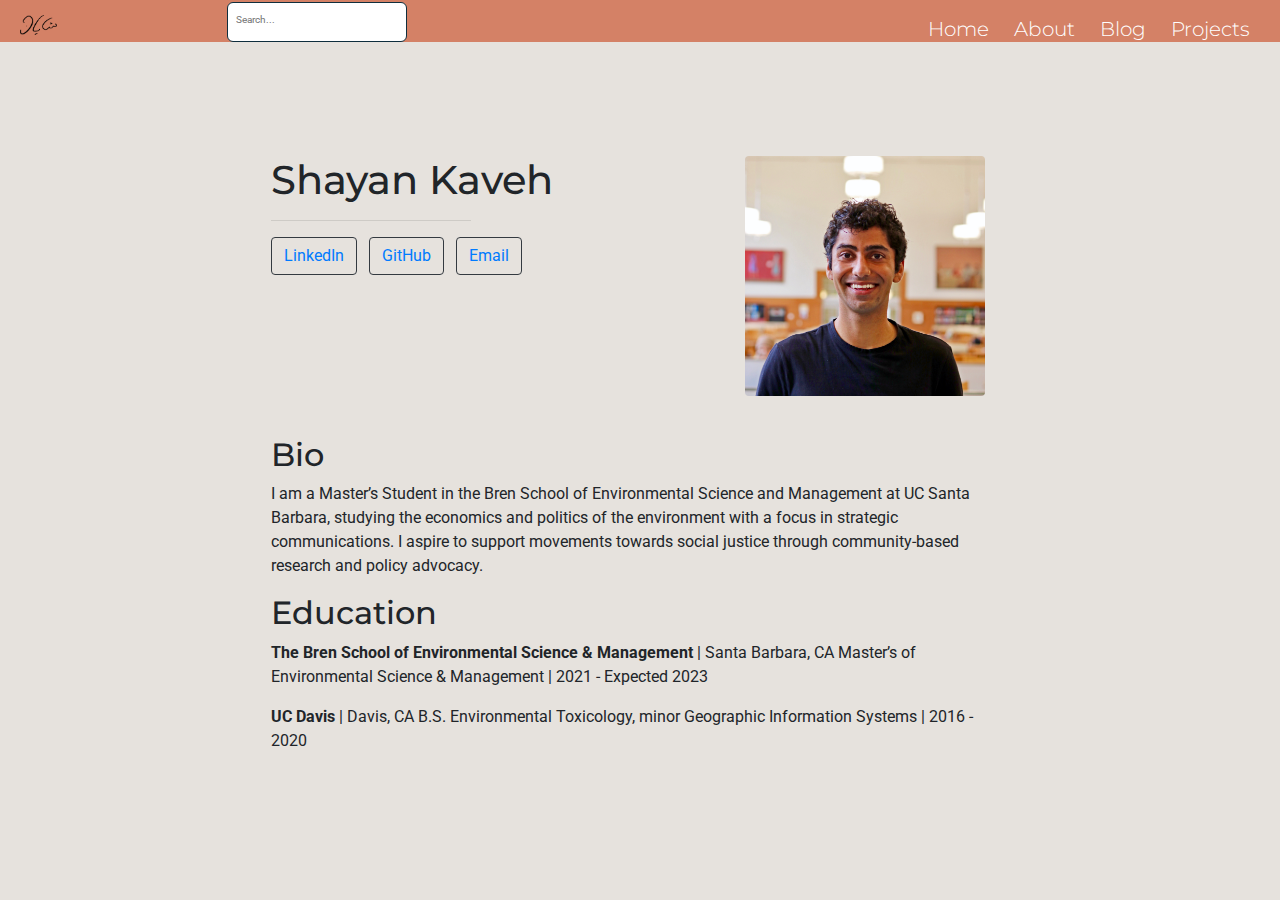
==== commit 9f6df4c9: "ok plz work hehe" ====
--- a/docs/index.html
+++ b/docs/index.html
@@ -8,8 +8,20 @@
     <!-- Bootstrap CSS -->
     <link rel="stylesheet" href="https://stackpath.bootstrapcdn.com/bootstrap/4.5.0/css/bootstrap.min.css">
 
-    <link href="https://fonts.googleapis.com/css2?family=Roboto+Slab&display=swap" rel="stylesheet">
-    <style type="text/css">body {font-family: 'Roboto Slab', serif;}</style>
+    <link href="https://fonts.googleapis.com/css2?family=Roboto+Mono&display=swap" rel="stylesheet">
+    <style type="text/css">body {font-family: 'Roboto Mono', serif;}</style>
+
+    <style>
+      @media screen and (min-width: 768px) {
+        .container {
+          width: 768px;
+        }
+      }
+
+      body {
+        background-color: #f5e9dd;
+      }
+    </style>
 
     <title>Shayan Kaveh</title>
 
@@ -708,20 +720,20 @@
           /*-- Additional custom styles --*/
           /* Add any additional CSS rules below                      */
           </style>
-          <style type="text/css">@import url('https://fonts.googleapis.com/css2?family=Amiri');
-          @import url('https://fonts.googleapis.com/css2?family=Bitter');
+          <style type="text/css">@import url('https://fonts.googleapis.com/css2?family=Bebas+Neue&family=Dancing+Script&family=Montserrat&display=swap');
+          @import url('https://fonts.googleapis.com/css2?family=Roboto:wght@300&display=swap');
           @import url('https://fonts.googleapis.com/css2?family=DM+Mono');
 
           html {
             /*-- font rules --*/
-            --heading-font: "Amiri", serif;
-            --title-font: "Amiri", serif;
+            --heading-font: "Montserrat", sans-serif;
+            --title-font: "Montserrat", sans-serif;
             --mono-font: "DM Mono", monospace;
-            --body-font: "Bitter", sans-serif;
-            --navbar-font: "Amiri", serif;
+            --body-font: "Roboto", sans-serif;
+            --navbar-font: "Montserrat", sans-serif;
             /*-- Main font sizes --*/
             --title-size:      18px;
-            --body-size:       1.06rem;
+            --body-size:       1.3rem;
             --code-size:       14px;
             --aside-size:      12px;
             --fig-cap-size:    13px;
@@ -786,7 +798,7 @@
             --text-color:       white; /*edited*/
             --text-size:        20px;
             --hover-color:      #dd424c; /*edited*/
-            --bkgd-color:       darkseagreen; /*edited*/
+            --bkgd-color:       #D48166; /*edited*/
           }
 
           .distill-site-footer {
@@ -797,7 +809,11 @@
           }
 
           /*-- Additional custom styles --*/
-          /* Add any additional CSS rules below                      */</style>
+          /* Add any additional CSS rules below                      */
+
+          body {
+            background-color: #E6E2DD;
+          }</style>
           <style type="text/css">
           /* base style */
 
@@ -962,7 +978,10 @@
           <header class="header header--fixed" role="banner">
           <nav class="distill-site-nav distill-site-header">
           <div class="nav-left">
-          <a href="index.html" class="title">logo.png</a>
+          <a class="logo">
+          <img src="logo.png" alt="Logo"/>
+          </a>
+          <a href="index.html" class="title"></a>
           <input id="distill-search" class="nav-search hidden" type="text" placeholder="Search..."/>
           </div>
           <div class="nav-right">
@@ -978,56 +997,59 @@
           <!--radix_placeholder_site_before_body-->
           <!--/radix_placeholder_site_before_body-->
     
-    <div class="container-fluid d-none d-lg-block d-xl-block">
-      <div class="d-flex row flex-row vh-100">
-        <div class="d-flex flex-column col-5 align-items-center text-center align-self-center">
-          <div class="mx-auto text-center">
-            <div class="p-3">
-              <img src="shayan.jpg" style="height:15rem" class="rounded">
-            </div>
-            <div class="p-2">
-              <h1>Shayan Kaveh</h1>
-            </div>
-            <hr style="width:60%;"/>
-            <div class="p-2">
-              <div id="icon-list">
-                <ul class="list-inline">
-                                    <li class="list-inline-item">
-                    <a href=>
-                      <button type="button" class="btn btn-outline-dark mb-2">
-                        <a href = "https://www.linkedin.com/in/shayan-kaveh/" target = "_blank">LinkedIn</a>
-                      </button>
-                    </a>
-                  </li>
-                                    <li class="list-inline-item">
-                    <a href=>
-                      <button type="button" class="btn btn-outline-dark mb-2">
-                        <a href = "https://github.com/shayanfromearth" target = "_blank">GitHub</a>
-                      </button>
-                    </a>
-                  </li>
-                                    <li class="list-inline-item">
-                    <a href=>
-                      <button type="button" class="btn btn-outline-dark mb-2">
-                        <a href = "mailto:skaveh@bren.ucsb.edu" target = "_blank">Email</a>
-                      </button>
-                    </a>
-                  </li>
-                                  </ul>
-              </div>
-            </div>
+    <div class="container d-none d-lg-block d-xl-block">
+      <div class="row mt-5">
+        <div class="col-7 mt-5">
+          <h1>Shayan Kaveh</h1>
+          <hr style="max-width: 200px; margin-left:0;" style="width:60%;"/>
+          <div class="my-3" id="icon-list">
+            <ul class="list-inline">
+                            <li class="list-inline-item">
+                <a href=>
+                  <button type="button" class="btn btn-outline-dark mb-2">
+                    <a href = "https://www.linkedin.com/in/shayan-kaveh/" target = "_blank">LinkedIn</a>
+                  </button>
+                </a>
+              </li>
+                            <li class="list-inline-item">
+                <a href=>
+                  <button type="button" class="btn btn-outline-dark mb-2">
+                    <a href = "https://github.com/shayanfromearth" target = "_blank">GitHub</a>
+                  </button>
+                </a>
+              </li>
+                            <li class="list-inline-item">
+                <a href=>
+                  <button type="button" class="btn btn-outline-dark mb-2">
+                    <a href = "mailto:skaveh@bren.ucsb.edu" target = "_blank">Email</a>
+                  </button>
+                </a>
+              </li>
+                          </ul>
           </div>
         </div>
-        <div class="d-flex flex-column vh-100 border-left"></div>
-        <div class="d-flex flex-column col px-5 align-items-center align-self-center mh-100" style="overflow-y: scroll;">
-          <div class="my-5" id="content">
-            <p>I am a Master’s Student in the Bren School of Environmental Science and Management at UC Santa Barbara, studying the economics and politics of the environment with a focus in strategic communications. I aspire to support movements towards social justice through community-based research and policy advocacy.</p>
+
+        <div class="col mr-4 mt-5">
+          <img src="shayan.jpg" style="height:15rem" class="rounded float-right">
+        </div>
+      </div>
+      <div class="row mb-5">
+        <div class="col">
+          <p><br></p>
+          <div id="bio" class="section level2">
+          <h2>Bio</h2>
+          <p>I am a Master’s Student in the Bren School of Environmental Science and Management at UC Santa Barbara, studying the economics and politics of the environment with a focus in strategic communications. I aspire to support movements towards social justice through community-based research and policy advocacy.</p>
+          </div>
+          <div id="education" class="section level2">
+          <h2>Education</h2>
+          <p><strong>The Bren School of Environmental Science &amp; Management</strong> | Santa Barbara, CA Master’s of Environmental Science &amp; Management | 2021 - Expected 2023</p>
+          <p><strong>UC Davis</strong> | Davis, CA B.S. Environmental Toxicology, minor Geographic Information Systems | 2016 - 2020</p>
           </div>
         </div>
       </div>
     </div>
 
-    <div class="container-flex min-vh-100 d-block d-lg-none d-xl-none">
+    <div class="container d-block d-lg-none d-xl-none">
       <div class="d-flex flex-row justify-content-center">
         <div class="d-flex flex-col">
           <div class="mx-auto">
@@ -1043,25 +1065,34 @@
               <div class="col-8 p-1 text-center">
                 <div class="list-group">
                                     <a href=>
-                    <button type="button" class="list-group-item list-group-item-action my-1 rounded">
+                    <button type="button" class="list-group-item list-group-item-action my-1 rounded" style="background-color: #f5e9dd; color: black;border-color: black;">
                       <a href = "https://www.linkedin.com/in/shayan-kaveh/" target = "_blank">LinkedIn</a>
                     </button>
                   </a>
                                     <a href=>
-                    <button type="button" class="list-group-item list-group-item-action my-1 rounded">
+                    <button type="button" class="list-group-item list-group-item-action my-1 rounded" style="background-color: #f5e9dd; color: black;border-color: black;">
                       <a href = "https://github.com/shayanfromearth" target = "_blank">GitHub</a>
                     </button>
                   </a>
                                     <a href=>
-                    <button type="button" class="list-group-item list-group-item-action my-1 rounded">
+                    <button type="button" class="list-group-item list-group-item-action my-1 rounded" style="background-color: #f5e9dd; color: black;border-color: black;">
                       <a href = "mailto:skaveh@bren.ucsb.edu" target = "_blank">Email</a>
                     </button>
                   </a>
                                   </div>
               </div>
             </div>
-            <div class="p pt-4 px-5">
+            <div class="mt-4 mb-5 mx-2">
+              <p><br></p>
+              <div id="bio" class="section level2">
+              <h2>Bio</h2>
               <p>I am a Master’s Student in the Bren School of Environmental Science and Management at UC Santa Barbara, studying the economics and politics of the environment with a focus in strategic communications. I aspire to support movements towards social justice through community-based research and policy advocacy.</p>
+              </div>
+              <div id="education" class="section level2">
+              <h2>Education</h2>
+              <p><strong>The Bren School of Environmental Science &amp; Management</strong> | Santa Barbara, CA Master’s of Environmental Science &amp; Management | 2021 - Expected 2023</p>
+              <p><strong>UC Davis</strong> | Davis, CA B.S. Environmental Toxicology, minor Geographic Information Systems | 2016 - 2020</p>
+              </div>
             </div>
         </div>
       </div>
@@ -1073,10 +1104,10 @@
     <script src="https://cdn.jsdelivr.net/npm/popper.js@1.16.0/dist/umd/popper.min.js" integrity="sha384-Q6E9RHvbIyZFJoft+2mJbHaEWldlvI9IOYy5n3zV9zzTtmI3UksdQRVvoxMfooAo" crossorigin="anonymous"></script>
     <script src="https://stackpath.bootstrapcdn.com/bootstrap/4.5.0/js/bootstrap.min.js" integrity="sha384-OgVRvuATP1z7JjHLkuOU7Xw704+h835Lr+6QL9UvYjZE3Ipu6Tp75j7Bh/kR0JKI" crossorigin="anonymous"></script>
 
-      <!--radix_placeholder_site_after_body-->
-      <!--/radix_placeholder_site_after_body-->
-      <!--radix_placeholder_navigation_after_body-->
-      <!--/radix_placeholder_navigation_after_body-->
-  
+          <!--radix_placeholder_site_after_body-->
+          <!--/radix_placeholder_site_after_body-->
+          <!--radix_placeholder_navigation_after_body-->
+          <!--/radix_placeholder_navigation_after_body-->
+    
   </body>
 </html>
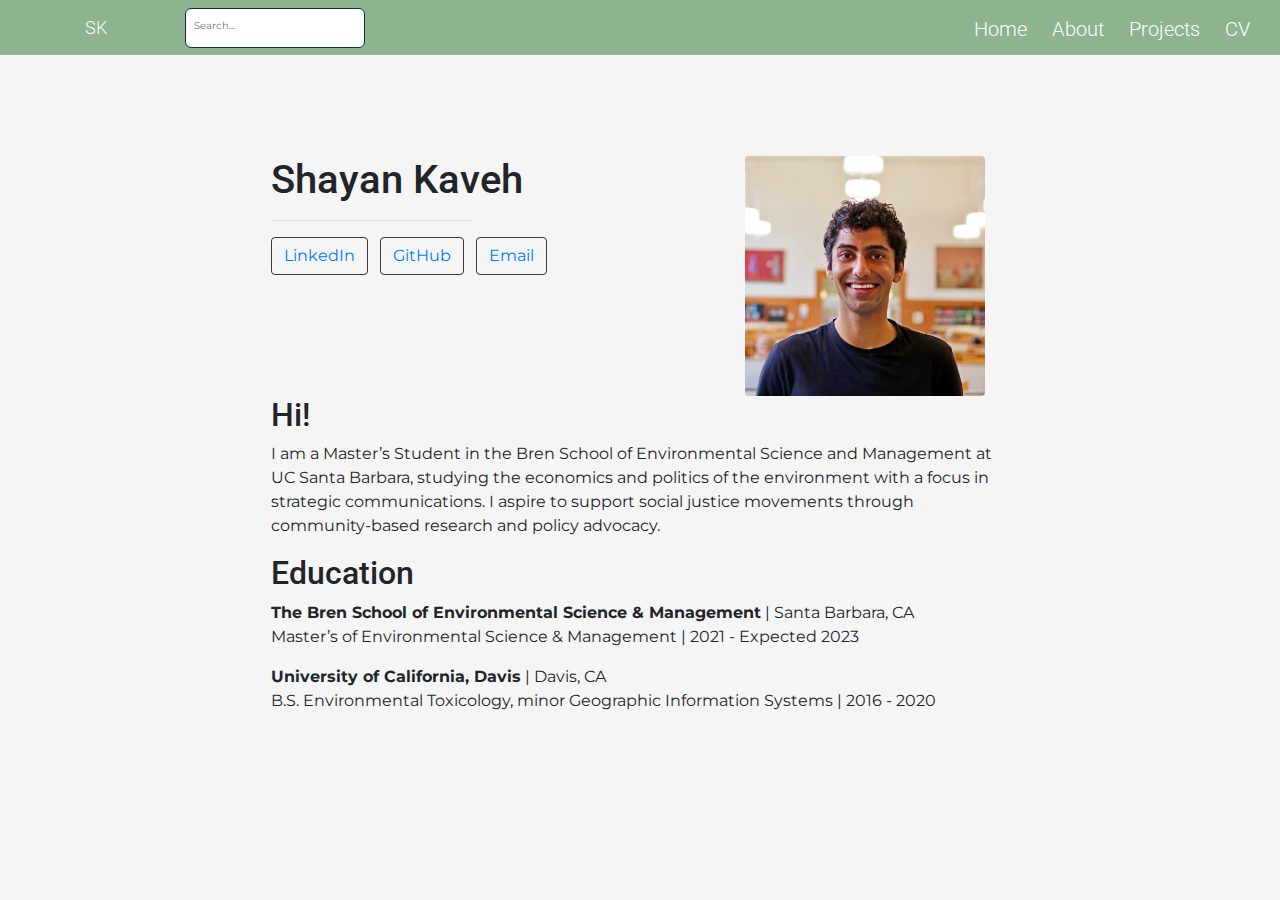
==== commit 916bdac2: "website update" ====
--- a/docs/index.html
+++ b/docs/index.html
@@ -721,19 +721,19 @@
           /* Add any additional CSS rules below                      */
           </style>
           <style type="text/css">@import url('https://fonts.googleapis.com/css2?family=Bebas+Neue&family=Dancing+Script&family=Montserrat&display=swap');
-          @import url('https://fonts.googleapis.com/css2?family=Roboto:wght@300&display=swap');
+          @import url('https://fonts.googleapis.com/css2?family=Roboto&display=swap');
           @import url('https://fonts.googleapis.com/css2?family=DM+Mono');
 
           html {
             /*-- font rules --*/
-            --heading-font: "Montserrat", sans-serif;
-            --title-font: "Montserrat", sans-serif;
+            --heading-font: "Roboto", sans-serif;
+            --title-font: "Robotto", sans-serif;
             --mono-font: "DM Mono", monospace;
-            --body-font: "Roboto", sans-serif;
-            --navbar-font: "Montserrat", sans-serif;
+            --body-font: "Montserrat", sans-serif;
+            --navbar-font: "Roboto", sans-serif;
             /*-- Main font sizes --*/
-            --title-size:      18px;
-            --body-size:       1.3rem;
+            --title-size:      50px;
+            --body-size:       1.06rem;
             --code-size:       14px;
             --aside-size:      12px;
             --fig-cap-size:    13px;
@@ -797,8 +797,8 @@
             --title-size:       18px;
             --text-color:       white; /*edited*/
             --text-size:        20px;
-            --hover-color:      #dd424c; /*edited*/
-            --bkgd-color:       #D48166; /*edited*/
+            --hover-color:      #4D724D; /*edited*/
+            --bkgd-color:       #8DB48E; /*edited*/
           }
 
           .distill-site-footer {
@@ -812,7 +812,7 @@
           /* Add any additional CSS rules below                      */
 
           body {
-            background-color: #E6E2DD;
+            background-color: #F5F5F5;
           }</style>
           <style type="text/css">
           /* base style */
@@ -978,17 +978,14 @@
           <header class="header header--fixed" role="banner">
           <nav class="distill-site-nav distill-site-header">
           <div class="nav-left">
-          <a class="logo">
-          <img src="logo.png" alt="Logo"/>
-          </a>
-          <a href="index.html" class="title"></a>
+          <a href="index.html" class="title">SK</a>
           <input id="distill-search" class="nav-search hidden" type="text" placeholder="Search..."/>
           </div>
           <div class="nav-right">
           <a href="index.html">Home</a>
           <a href="about.html">About</a>
-          <a href="blog.html">Blog</a>
-          <a href="projects.html">Projects</a>
+          <a href="blog.html">Projects</a>
+          <a href="Shayan_Kaveh_Bren_Resume.pdf">CV</a>
           <a href="javascript:void(0);" class="nav-toggle">&#9776;</a>
           </div>
           </nav>
@@ -1035,15 +1032,14 @@
       </div>
       <div class="row mb-5">
         <div class="col">
-          <p><br></p>
-          <div id="bio" class="section level2">
-          <h2>Bio</h2>
-          <p>I am a Master’s Student in the Bren School of Environmental Science and Management at UC Santa Barbara, studying the economics and politics of the environment with a focus in strategic communications. I aspire to support movements towards social justice through community-based research and policy advocacy.</p>
+          <div id="hi" class="section level2">
+          <h2>Hi!</h2>
+          <p>I am a Master’s Student in the Bren School of Environmental Science and Management at UC Santa Barbara, studying the economics and politics of the environment with a focus in strategic communications. I aspire to support social justice movements through community-based research and policy advocacy.</p>
           </div>
           <div id="education" class="section level2">
           <h2>Education</h2>
-          <p><strong>The Bren School of Environmental Science &amp; Management</strong> | Santa Barbara, CA Master’s of Environmental Science &amp; Management | 2021 - Expected 2023</p>
-          <p><strong>UC Davis</strong> | Davis, CA B.S. Environmental Toxicology, minor Geographic Information Systems | 2016 - 2020</p>
+          <p><strong>The Bren School of Environmental Science &amp; Management</strong> | Santa Barbara, CA <br> Master’s of Environmental Science &amp; Management | 2021 - Expected 2023</p>
+          <p><strong>University of California, Davis</strong> | Davis, CA <br> B.S. Environmental Toxicology, minor Geographic Information Systems | 2016 - 2020</p>
           </div>
         </div>
       </div>
@@ -1083,15 +1079,14 @@
               </div>
             </div>
             <div class="mt-4 mb-5 mx-2">
-              <p><br></p>
-              <div id="bio" class="section level2">
-              <h2>Bio</h2>
-              <p>I am a Master’s Student in the Bren School of Environmental Science and Management at UC Santa Barbara, studying the economics and politics of the environment with a focus in strategic communications. I aspire to support movements towards social justice through community-based research and policy advocacy.</p>
+              <div id="hi" class="section level2">
+              <h2>Hi!</h2>
+              <p>I am a Master’s Student in the Bren School of Environmental Science and Management at UC Santa Barbara, studying the economics and politics of the environment with a focus in strategic communications. I aspire to support social justice movements through community-based research and policy advocacy.</p>
               </div>
               <div id="education" class="section level2">
               <h2>Education</h2>
-              <p><strong>The Bren School of Environmental Science &amp; Management</strong> | Santa Barbara, CA Master’s of Environmental Science &amp; Management | 2021 - Expected 2023</p>
-              <p><strong>UC Davis</strong> | Davis, CA B.S. Environmental Toxicology, minor Geographic Information Systems | 2016 - 2020</p>
+              <p><strong>The Bren School of Environmental Science &amp; Management</strong> | Santa Barbara, CA <br> Master’s of Environmental Science &amp; Management | 2021 - Expected 2023</p>
+              <p><strong>University of California, Davis</strong> | Davis, CA <br> B.S. Environmental Toxicology, minor Geographic Information Systems | 2016 - 2020</p>
               </div>
             </div>
         </div>
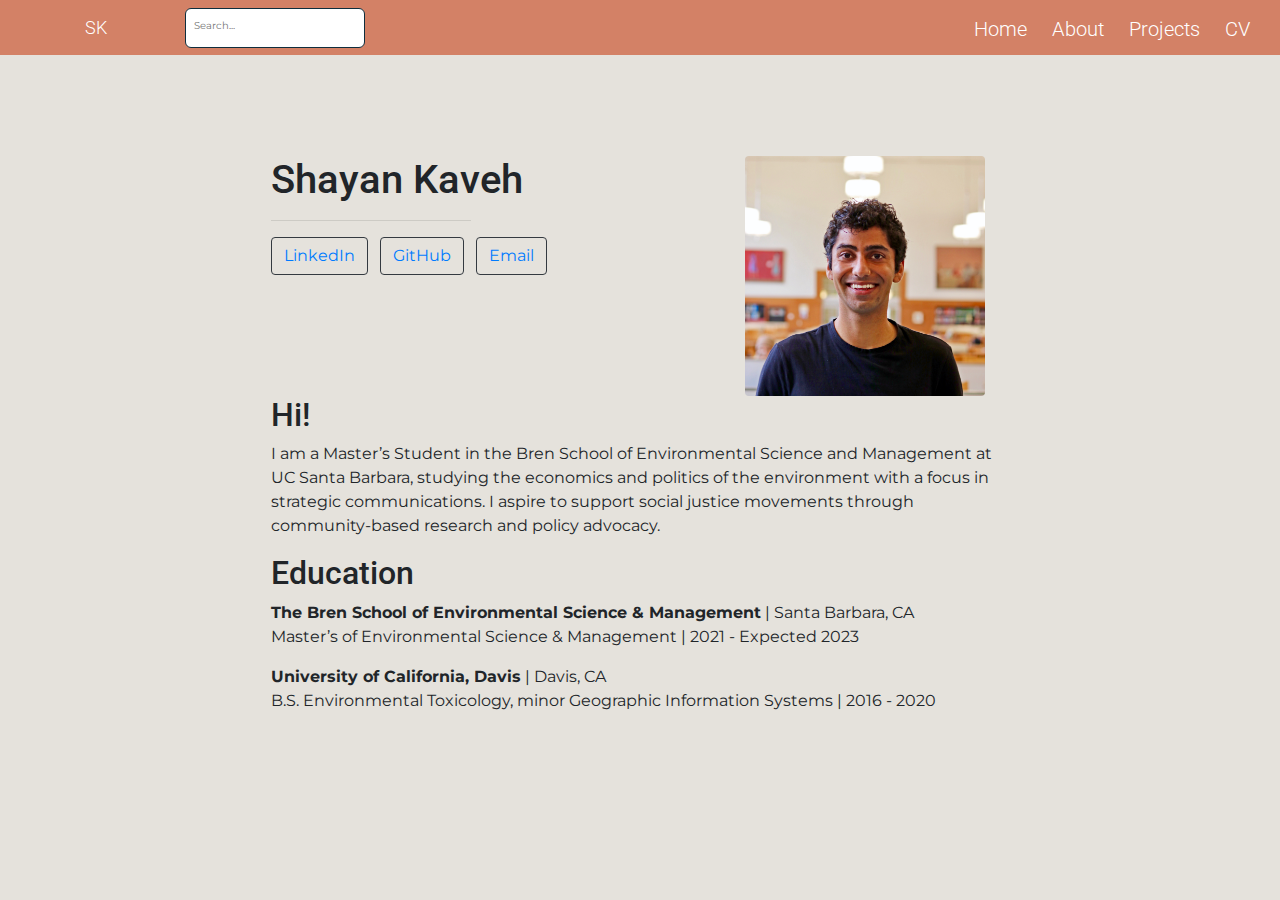
==== commit 58117c69: "changed css colors" ====
--- a/docs/index.html
+++ b/docs/index.html
@@ -797,8 +797,8 @@
             --title-size:       18px;
             --text-color:       white; /*edited*/
             --text-size:        20px;
-            --hover-color:      #4D724D; /*edited*/
-            --bkgd-color:       #8DB48E; /*edited*/
+            --hover-color:      #A86751; /*edited*/
+            --bkgd-color:       #d38166; /*edited*/
           }
 
           .distill-site-footer {
@@ -812,7 +812,7 @@
           /* Add any additional CSS rules below                      */
 
           body {
-            background-color: #F5F5F5;
+            background-color: #e5e2dc;
           }</style>
           <style type="text/css">
           /* base style */
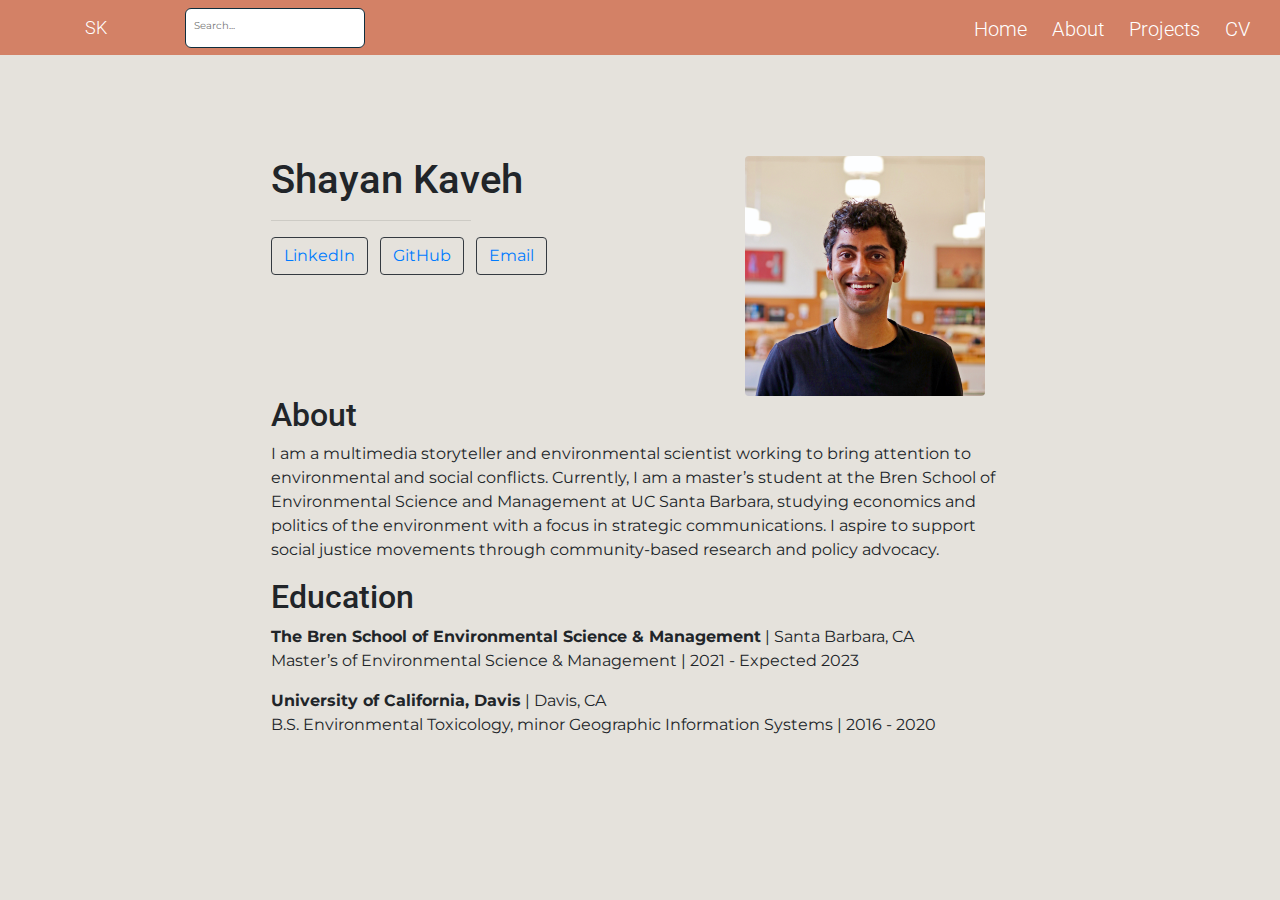
==== commit e8c40127: "added 3 more blog posts" ====
--- a/docs/index.html
+++ b/docs/index.html
@@ -1032,9 +1032,9 @@
       </div>
       <div class="row mb-5">
         <div class="col">
-          <div id="hi" class="section level2">
-          <h2>Hi!</h2>
-          <p>I am a Master’s Student in the Bren School of Environmental Science and Management at UC Santa Barbara, studying the economics and politics of the environment with a focus in strategic communications. I aspire to support social justice movements through community-based research and policy advocacy.</p>
+          <div id="about" class="section level2">
+          <h2>About</h2>
+          <p>I am a multimedia storyteller and environmental scientist working to bring attention to environmental and social conflicts. Currently, I am a master’s student at the Bren School of Environmental Science and Management at UC Santa Barbara, studying economics and politics of the environment with a focus in strategic communications. I aspire to support social justice movements through community-based research and policy advocacy.</p>
           </div>
           <div id="education" class="section level2">
           <h2>Education</h2>
@@ -1079,9 +1079,9 @@
               </div>
             </div>
             <div class="mt-4 mb-5 mx-2">
-              <div id="hi" class="section level2">
-              <h2>Hi!</h2>
-              <p>I am a Master’s Student in the Bren School of Environmental Science and Management at UC Santa Barbara, studying the economics and politics of the environment with a focus in strategic communications. I aspire to support social justice movements through community-based research and policy advocacy.</p>
+              <div id="about" class="section level2">
+              <h2>About</h2>
+              <p>I am a multimedia storyteller and environmental scientist working to bring attention to environmental and social conflicts. Currently, I am a master’s student at the Bren School of Environmental Science and Management at UC Santa Barbara, studying economics and politics of the environment with a focus in strategic communications. I aspire to support social justice movements through community-based research and policy advocacy.</p>
               </div>
               <div id="education" class="section level2">
               <h2>Education</h2>
